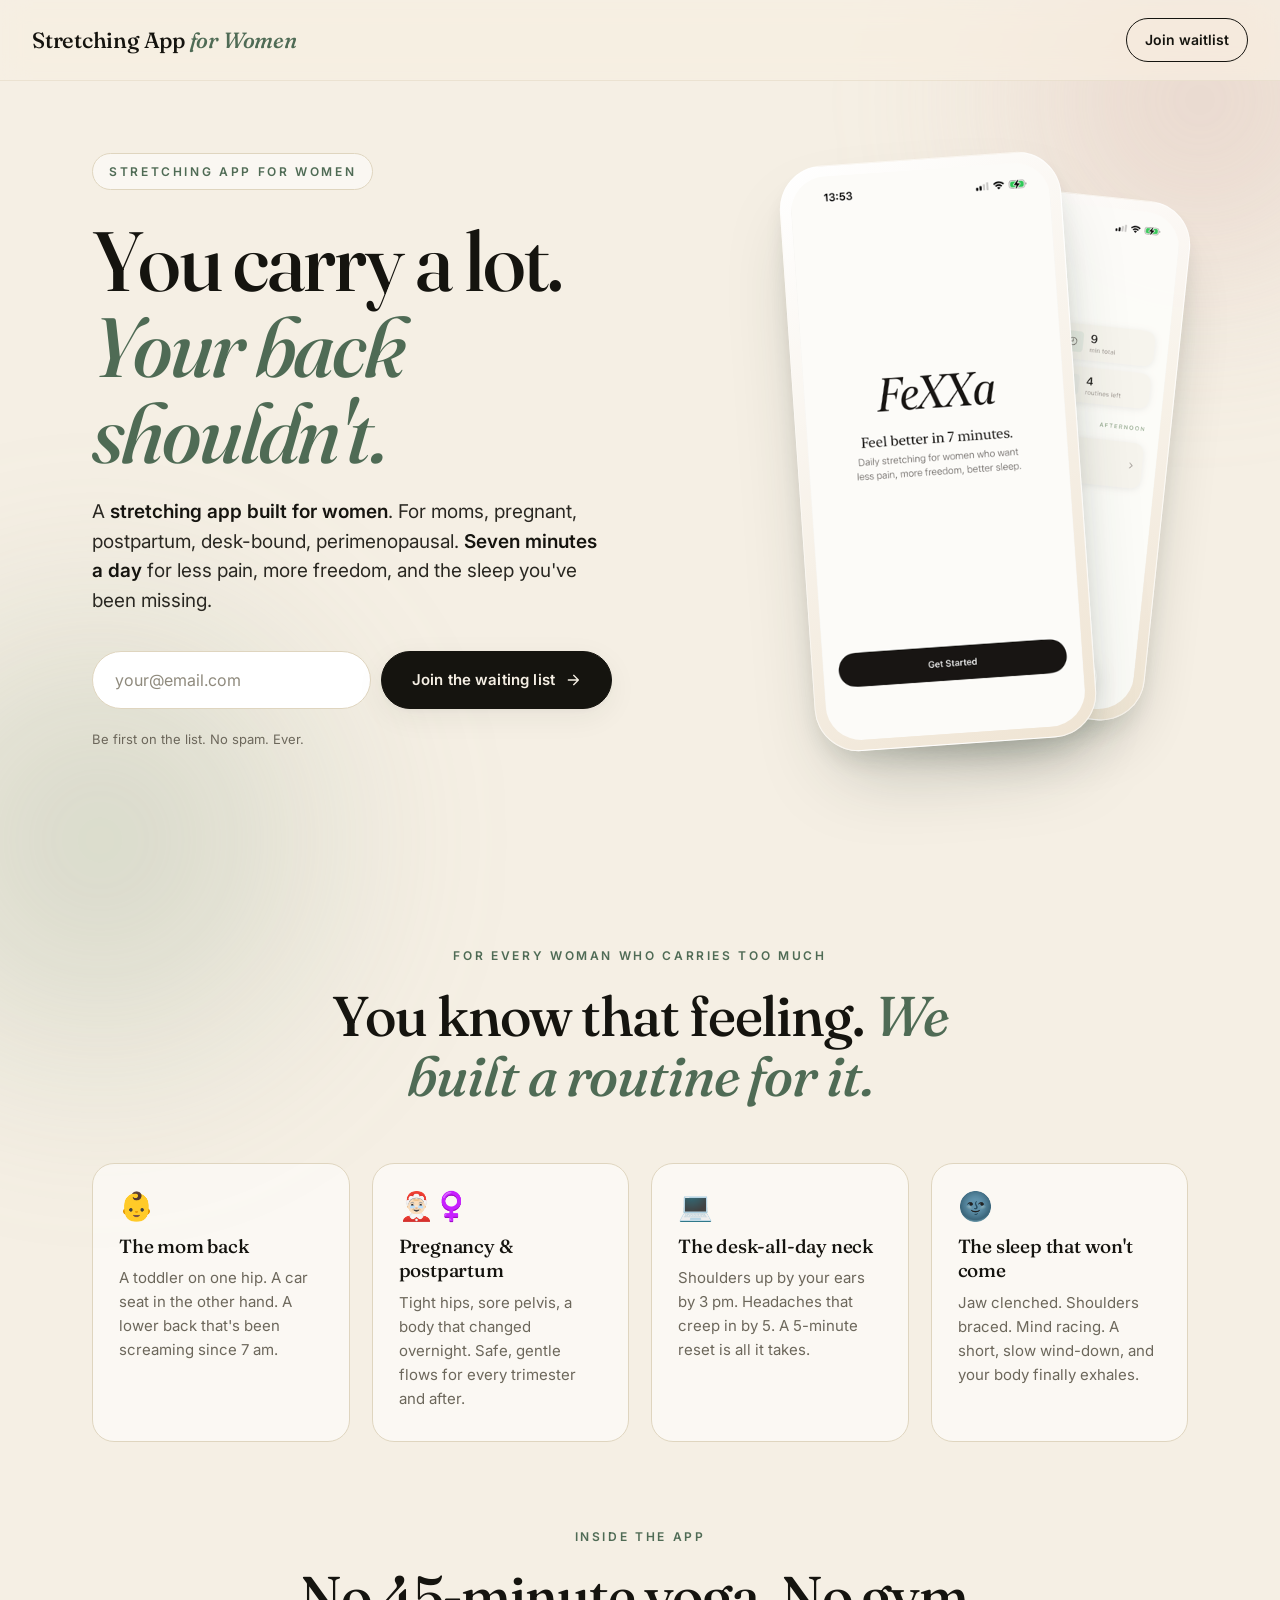
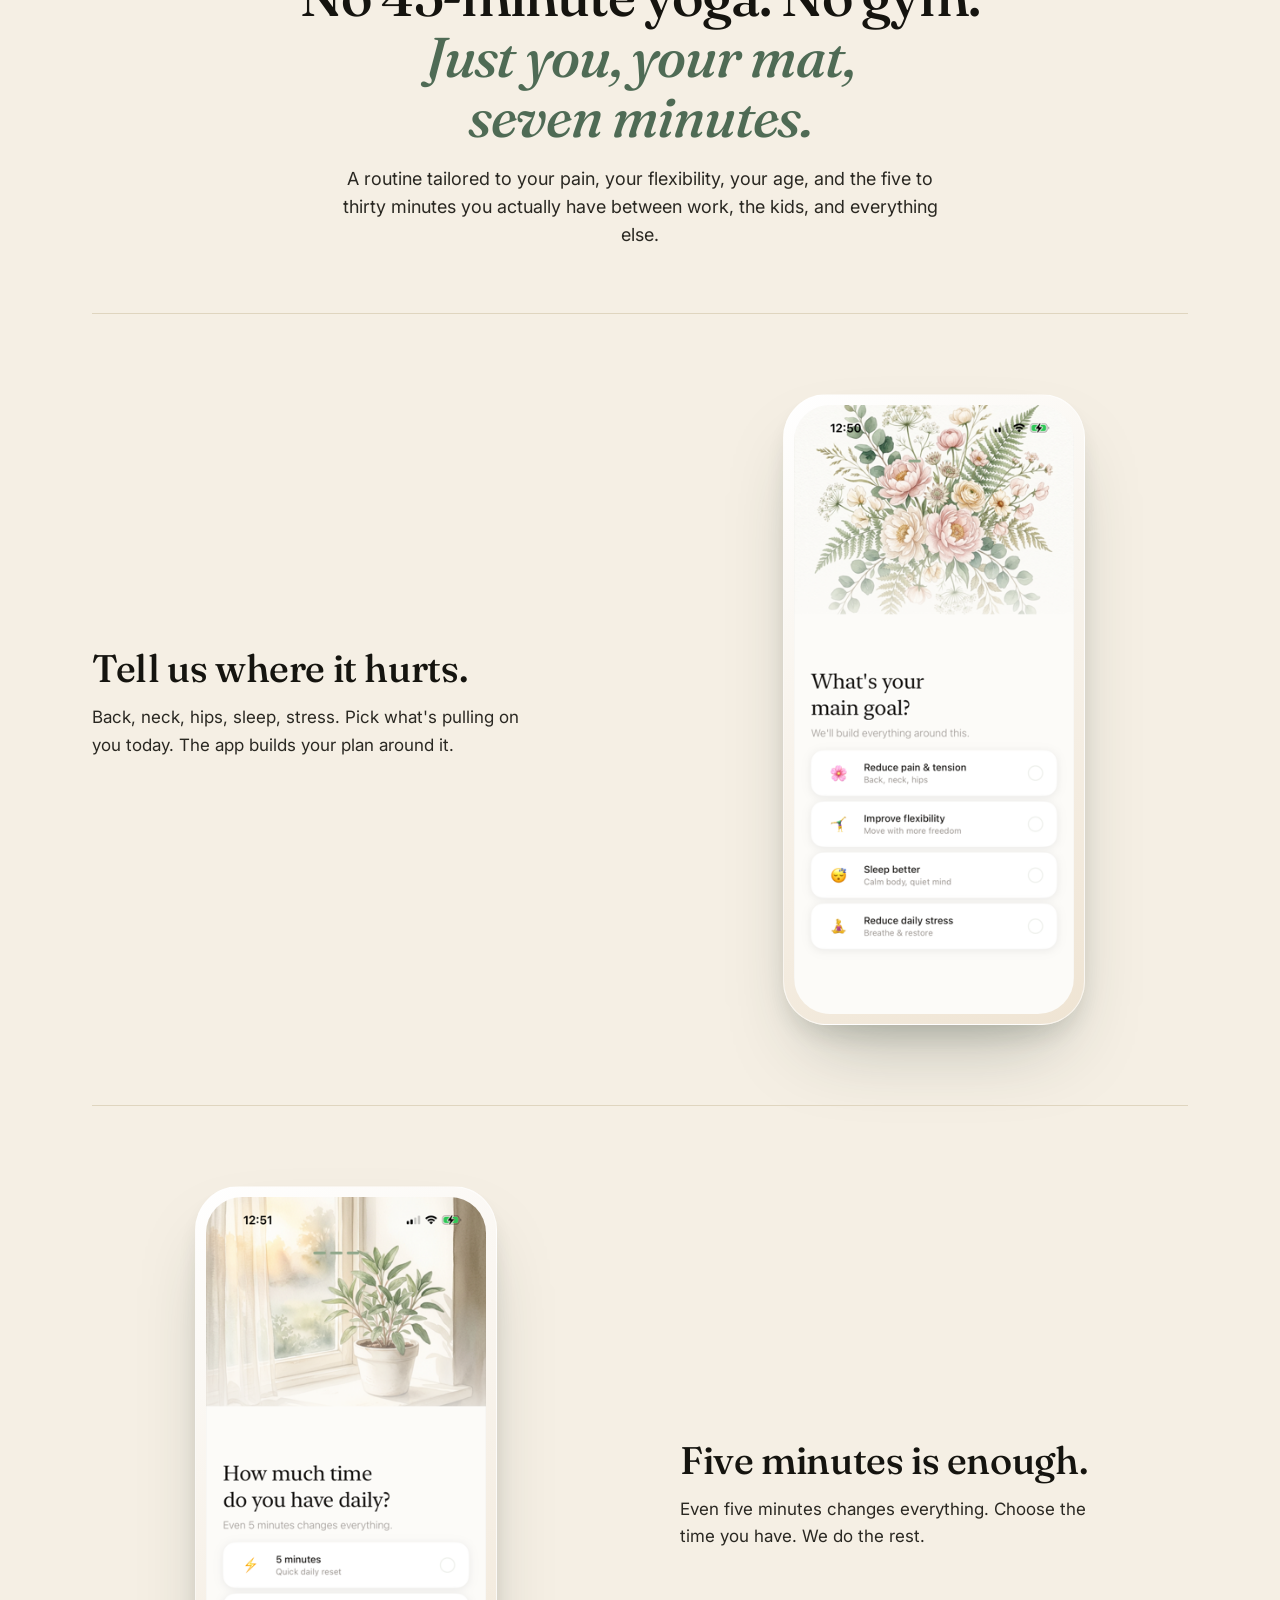
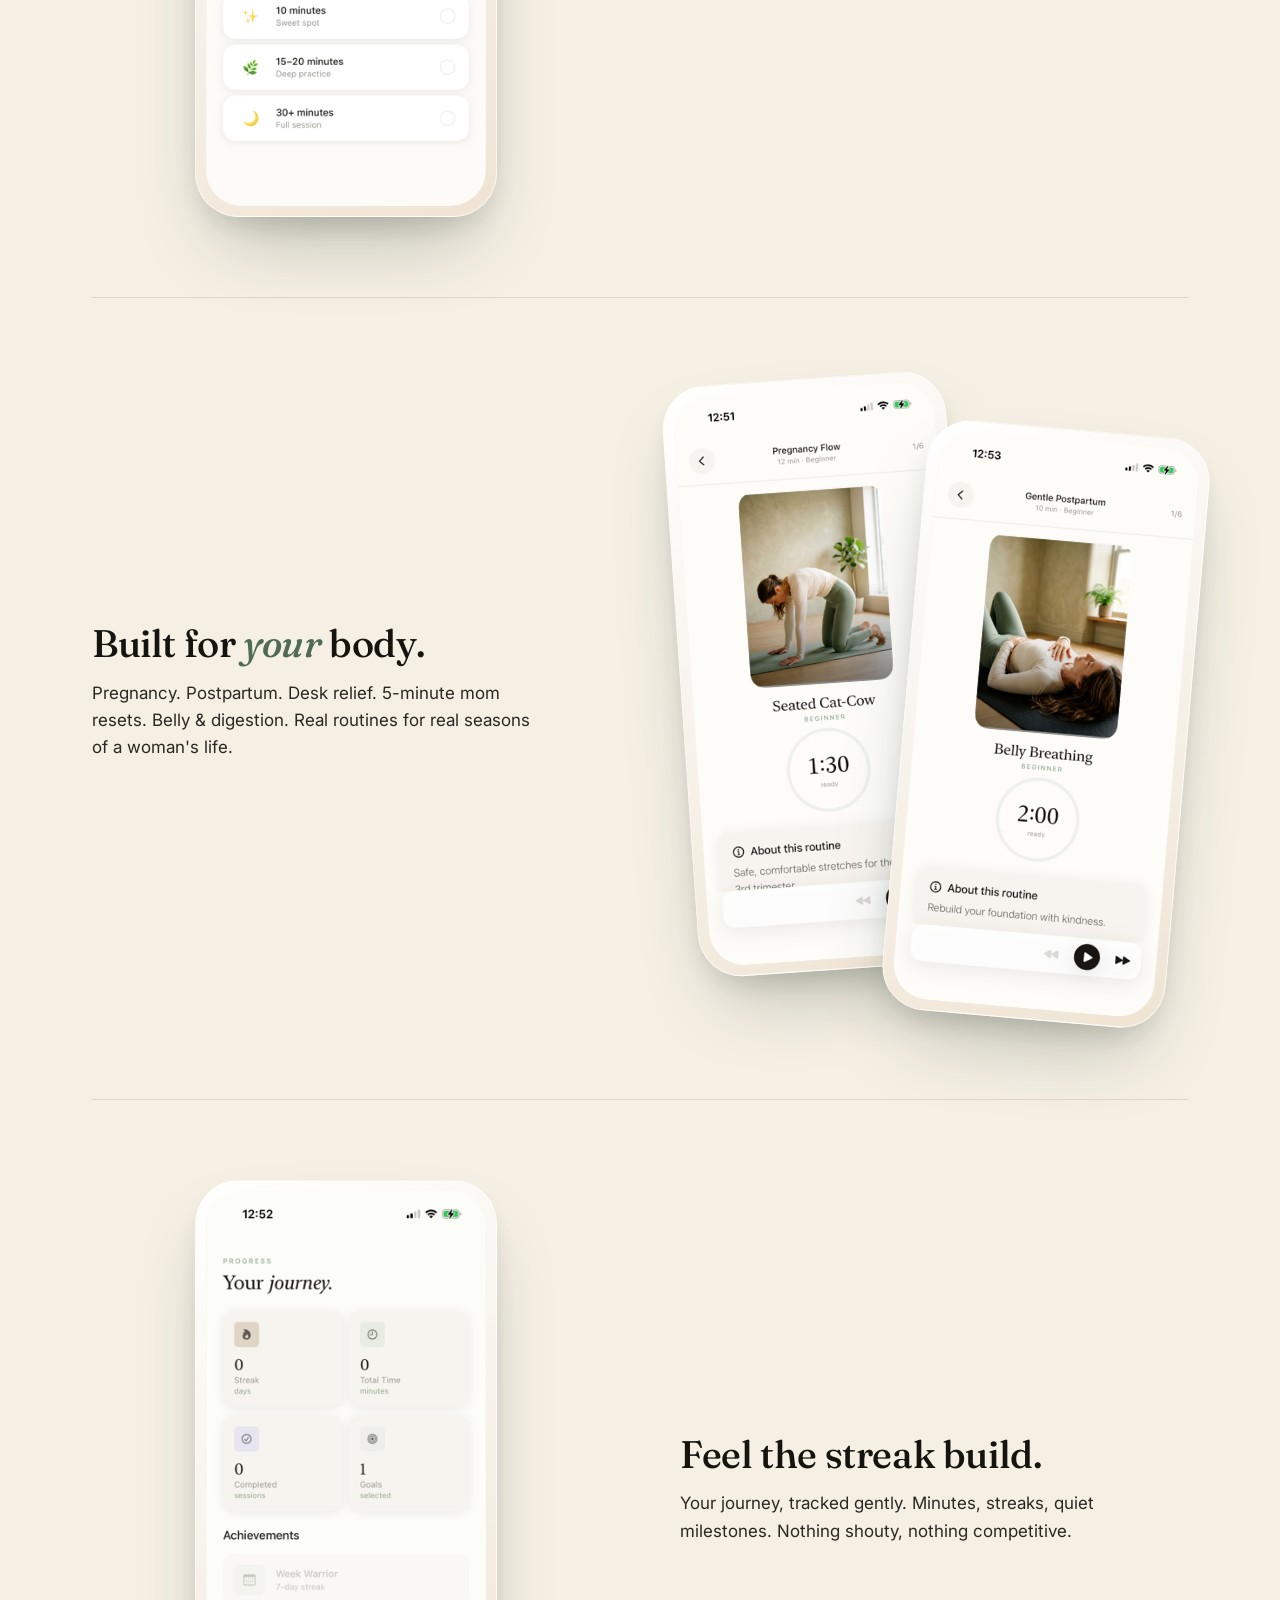
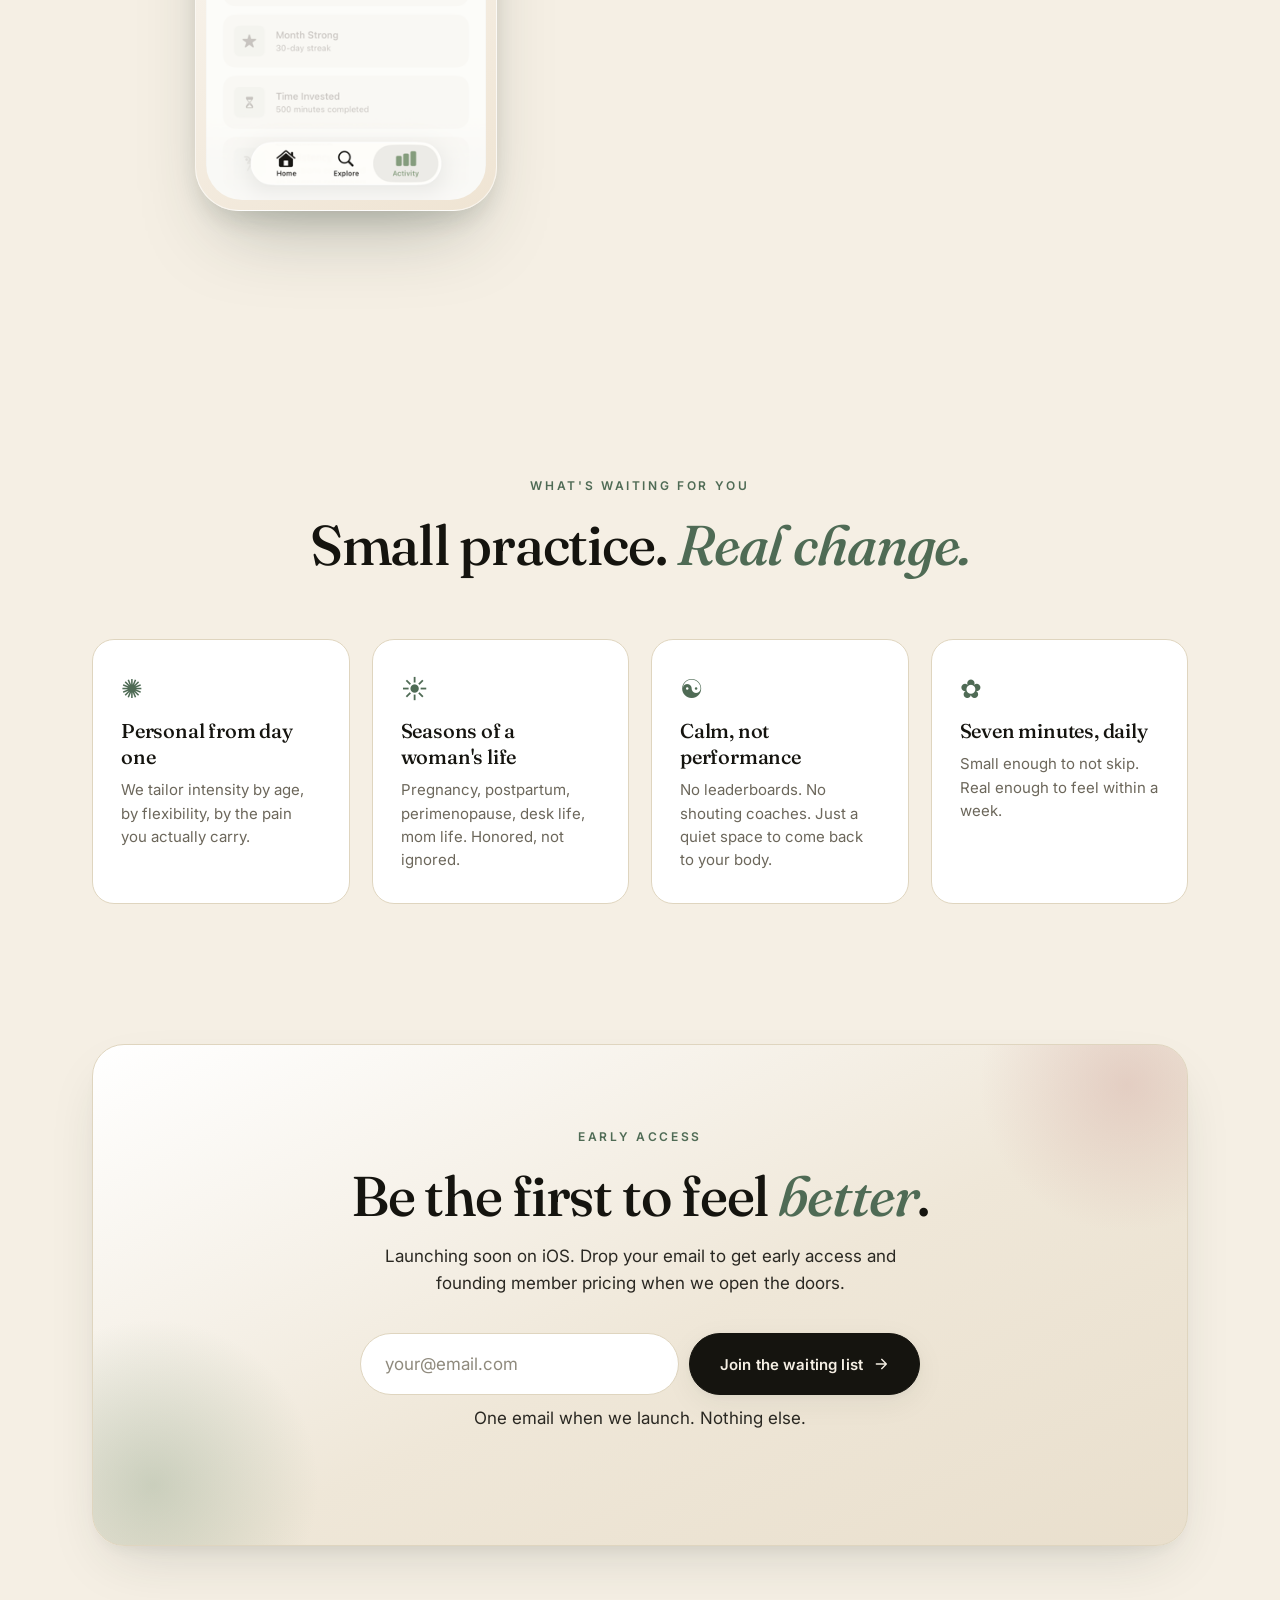
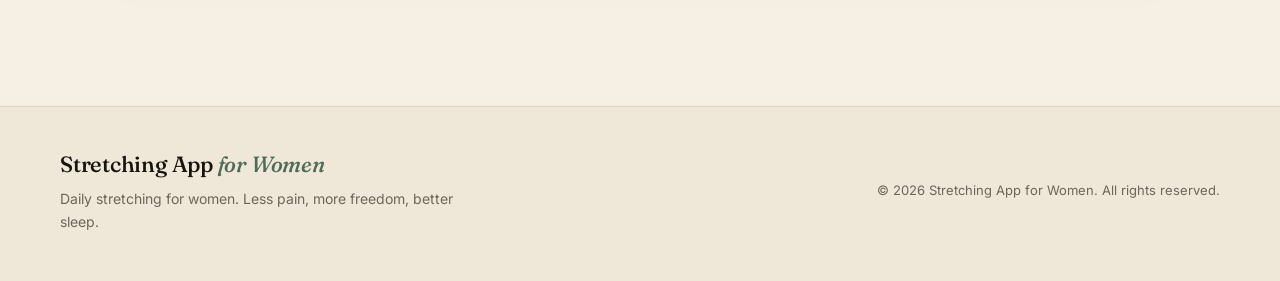
==== index.html @ 24025c65 "FirstCommit" ====
<!DOCTYPE html>
<html lang="en">
<head>
    <meta charset="UTF-8">
    <meta name="viewport" content="width=device-width, initial-scale=1.0">

    <title>Stretching App for Women. Feel better in 7 minutes.</title>
    <meta name="description" content="Daily stretching for women who want less pain, more freedom, better sleep. Join the waiting list for early access.">
    <meta name="keywords" content="stretching app for women, women stretching, pregnancy stretching, postpartum recovery, flexibility, back pain relief, sleep better, mom stretching, 7 minute stretching">
    <meta name="author" content="Stretching App for Women">
    <meta name="theme-color" content="#F5EFE4">
    <meta name="apple-mobile-web-app-capable" content="yes">
    <meta name="apple-mobile-web-app-status-bar-style" content="default">
    <meta name="format-detection" content="telephone=no">

    <link rel="canonical" href="https://stretchingapp.net/">

    <!-- Open Graph -->
    <meta property="og:type" content="website">
    <meta property="og:url" content="https://stretchingapp.net/">
    <meta property="og:title" content="Stretching App for Women. Feel better in 7 minutes.">
    <meta property="og:description" content="Daily stretching for women. Less pain. More freedom. Better sleep. Join the waiting list.">
    <meta property="og:image" content="https://stretchingapp.net/img/og-image.png">
    <meta property="og:image:width" content="1200">
    <meta property="og:image:height" content="630">
    <meta property="og:site_name" content="Stretching App for Women">
    <meta property="og:locale" content="en_US">

    <meta name="twitter:card" content="summary_large_image">
    <meta name="twitter:title" content="Stretching App for Women. Feel better in 7 minutes.">
    <meta name="twitter:description" content="Daily stretching for women. Less pain. More freedom. Better sleep.">
    <meta name="twitter:image" content="https://stretchingapp.net/img/og-image.png">

    <link rel="icon" href="img/favicon.svg" type="image/svg+xml">
    <link rel="icon" href="img/favicon.ico" sizes="any">
    <link rel="apple-touch-icon" href="img/apple-touch-icon.png">
    <link rel="manifest" href="manifest.json">

    <!-- Fonts: Fraunces for elegant serif (matches app), Inter for UI -->
    <link rel="preconnect" href="https://fonts.googleapis.com">
    <link rel="preconnect" href="https://fonts.gstatic.com" crossorigin>
    <link href="https://fonts.googleapis.com/css2?family=Fraunces:ital,opsz,wght@0,9..144,400;0,9..144,500;0,9..144,600;0,9..144,700;1,9..144,400;1,9..144,500&family=Inter:wght@400;500;600;700&display=swap" rel="stylesheet">

    <!-- Preload LCP hero image -->
    <link rel="preload" as="image" href="img/screen-splash.png" fetchpriority="high">

    <link rel="stylesheet" href="css/style.css">

    <!-- =========================================================
         ANALYTICS &amp; ADS SCAFFOLDING
         Replace the ID placeholders below with your real IDs
         when you set up Google Ads / GA4 / Meta Pixel.
         ========================================================= -->

    <!-- Google tag (gtag.js) — GA4 + Google Ads -->
    <!--
    <script async src="https://www.googletagmanager.com/gtag/js?id=GA_MEASUREMENT_ID"></script>
    <script>
        window.dataLayer = window.dataLayer || [];
        function gtag(){dataLayer.push(arguments);}
        gtag('js', new Date());
        gtag('config', 'GA_MEASUREMENT_ID');
        gtag('config', 'AW-GOOGLE_ADS_ID');
    </script>
    -->

    <!-- Meta Pixel -->
    <!--
    <script>
        !function(f,b,e,v,n,t,s){if(f.fbq)return;n=f.fbq=function(){n.callMethod?
        n.callMethod.apply(n,arguments):n.queue.push(arguments)};if(!f._fbq)f._fbq=n;
        n.push=n;n.loaded=!0;n.version='2.0';n.queue=[];t=b.createElement(e);t.async=!0;
        t.src=v;s=b.getElementsByTagName(e)[0];s.parentNode.insertBefore(t,s)}(window,
        document,'script','https://connect.facebook.net/en_US/fbevents.js');
        fbq('init', 'META_PIXEL_ID');
        fbq('track', 'PageView');
    </script>
    <noscript><img height="1" width="1" style="display:none" src="https://www.facebook.com/tr?id=META_PIXEL_ID&amp;ev=PageView&amp;noscript=1"/></noscript>
    -->
    <!-- =========================================================
         END ANALYTICS &amp; ADS SCAFFOLDING
         ========================================================= -->

    <script type="application/ld+json">
    {
        "@context": "https://schema.org",
        "@type": "SoftwareApplication",
        "name": "Stretching App for Women",
        "operatingSystem": "iOS",
        "applicationCategory": "HealthApplication",
        "description": "Daily stretching for women. Personalized 7-minute routines for less pain, more freedom, and better sleep. Includes pregnancy, postpartum, and desk relief flows.",
        "offers": {
            "@type": "Offer",
            "price": "0",
            "priceCurrency": "USD"
        },
        "availability": "https://schema.org/PreOrder"
    }
    </script>
</head>
<body>

    <!-- Ambient botanical glow -->
    <div class="ambient ambient-1"></div>
    <div class="ambient ambient-2"></div>

    <!-- Minimal navigation: logo only -->
    <nav id="navbar">
        <a href="./" class="nav-logo" aria-label="Stretching App for Women. Home">Stretching App <em>for&nbsp;Women</em></a>
        <a href="#waitlist" class="nav-cta">Join waitlist</a>
    </nav>

    <!-- Hero -->
    <section class="hero">
        <div class="hero-inner">
            <div class="hero-copy">
                <span class="eyebrow">Stretching App for Women</span>
                <h1>You carry a lot. <em>Your back shouldn't.</em></h1>
                <p class="hero-sub">A <strong>stretching app built for women</strong>. For moms, pregnant, postpartum, desk-bound, perimenopausal. <strong>Seven minutes a day</strong> for less pain, more freedom, and the sleep you've been missing.</p>

                <!-- Primary CTA: Waitlist form -->
                <form id="waitlist-form" class="waitlist" novalidate>
                    <label for="email-hero" class="sr-only">Your email</label>
                    <input type="email" id="email-hero" name="email" placeholder="your@email.com" required autocomplete="email">
                    <input type="text" name="_gotcha" tabindex="-1" autocomplete="off" aria-hidden="true" style="position:absolute;left:-9999px;width:1px;height:1px;opacity:0;pointer-events:none;">
                    <button type="submit" class="btn-primary">
                        Join the waiting list
                        <svg width="16" height="16" viewBox="0 0 24 24" fill="none" stroke="currentColor" stroke-width="2" stroke-linecap="round" stroke-linejoin="round" aria-hidden="true"><path d="M5 12h14M13 5l7 7-7 7"/></svg>
                    </button>
                    <p class="waitlist-note">Be first on the list. No spam. Ever.</p>
                    <p class="waitlist-success" hidden>You're in. We'll reach out when the app is ready for you. &#128144;</p>
                </form>
            </div>

            <div class="hero-visual" aria-hidden="true">
                <div class="phone-frame phone-hero">
                    <img src="img/screen-splash.png" alt="FeXXa splash screen. Feel better in 7 minutes" loading="eager" width="300" height="650">
                </div>
                <div class="phone-frame phone-offset">
                    <img src="img/screen-today.png" alt="Home screen. How does your body feel today?" loading="eager" width="300" height="650">
                </div>
            </div>
        </div>
    </section>

    <!-- Pain points / Why -->
    <section class="why reveal" aria-label="Why this app">
        <span class="section-label">For every woman who carries too much</span>
        <h2>You know that feeling. <em>We built a routine for it.</em></h2>
        <div class="pain-grid">
            <div class="pain-card reveal">
                <div class="pain-icon">&#128118;</div>
                <h3>The mom back</h3>
                <p>A toddler on one hip. A car seat in the other hand. A lower back that's been screaming since 7&nbsp;am.</p>
            </div>
            <div class="pain-card reveal">
                <div class="pain-icon">&#129334;&#127995;&#8205;&#9792;&#65039;</div>
                <h3>Pregnancy &amp; postpartum</h3>
                <p>Tight hips, sore pelvis, a body that changed overnight. Safe, gentle flows for every trimester and after.</p>
            </div>
            <div class="pain-card reveal">
                <div class="pain-icon">&#128187;</div>
                <h3>The desk-all-day neck</h3>
                <p>Shoulders up by your ears by 3&nbsp;pm. Headaches that creep in by 5. A 5-minute reset is all it takes.</p>
            </div>
            <div class="pain-card reveal">
                <div class="pain-icon">&#127770;</div>
                <h3>The sleep that won't come</h3>
                <p>Jaw clenched. Shoulders braced. Mind racing. A short, slow wind-down, and your body finally exhales.</p>
            </div>
        </div>
    </section>

    <!-- Product / Screens showcase -->
    <section class="showcase" aria-label="Inside the app">
        <div class="section-header reveal">
            <span class="section-label">Inside the app</span>
            <h2>No 45-minute yoga. No gym. <em>Just you, your mat, seven&nbsp;minutes.</em></h2>
            <p class="section-sub">A routine tailored to your pain, your flexibility, your age, and the five to thirty minutes you actually have between work, the kids, and everything else.</p>
        </div>

        <div class="showcase-row reveal">
            <div class="showcase-text">
                <h3>Tell us where it hurts.</h3>
                <p>Back, neck, hips, sleep, stress. Pick what's pulling on you today. The app builds your plan around it.</p>
            </div>
            <div class="showcase-visual">
                <div class="phone-frame">
                    <img src="img/screen-goal.png" alt="Choose your main goal screen" loading="lazy" width="300" height="650">
                </div>
            </div>
        </div>

        <div class="showcase-row reverse reveal">
            <div class="showcase-text">
                <h3>Five minutes is enough.</h3>
                <p>Even five minutes changes everything. Choose the time you have. We do the rest.</p>
            </div>
            <div class="showcase-visual">
                <div class="phone-frame">
                    <img src="img/screen-time.png" alt="Choose how much daily time you have" loading="lazy" width="300" height="650">
                </div>
            </div>
        </div>

        <div class="showcase-row reveal">
            <div class="showcase-text">
                <h3>Built for <em>your</em> body.</h3>
                <p>Pregnancy. Postpartum. Desk relief. 5-minute mom resets. Belly &amp; digestion. Real routines for real seasons of a woman's life.</p>
            </div>
            <div class="showcase-visual showcase-stack">
                <div class="phone-frame phone-small">
                    <img src="img/screen-pregnancy.png" alt="Pregnancy flow routine" loading="lazy" width="240" height="520">
                </div>
                <div class="phone-frame phone-small phone-tuck">
                    <img src="img/screen-postpartum.png" alt="Gentle postpartum routine" loading="lazy" width="240" height="520">
                </div>
            </div>
        </div>

        <div class="showcase-row reverse reveal">
            <div class="showcase-text">
                <h3>Feel the streak build.</h3>
                <p>Your journey, tracked gently. Minutes, streaks, quiet milestones. Nothing shouty, nothing competitive.</p>
            </div>
            <div class="showcase-visual">
                <div class="phone-frame">
                    <img src="img/screen-journey.png" alt="Your journey progress screen" loading="lazy" width="300" height="650">
                </div>
            </div>
        </div>
    </section>

    <!-- Promises -->
    <section class="promises reveal" aria-label="What you get">
        <div class="section-header reveal">
            <span class="section-label">What's waiting for you</span>
            <h2>Small practice. <em>Real change.</em></h2>
        </div>
        <div class="promises-grid">
            <div class="promise-card reveal">
                <div class="promise-mark">&#10042;</div>
                <h3>Personal from day one</h3>
                <p>We tailor intensity by age, by flexibility, by the pain you actually carry.</p>
            </div>
            <div class="promise-card reveal">
                <div class="promise-mark">&#9728;</div>
                <h3>Seasons of a woman's life</h3>
                <p>Pregnancy, postpartum, perimenopause, desk life, mom life. Honored, not ignored.</p>
            </div>
            <div class="promise-card reveal">
                <div class="promise-mark">&#9775;</div>
                <h3>Calm, not performance</h3>
                <p>No leaderboards. No shouting coaches. Just a quiet space to come back to your body.</p>
            </div>
            <div class="promise-card reveal">
                <div class="promise-mark">&#10047;</div>
                <h3>Seven minutes, daily</h3>
                <p>Small enough to not skip. Real enough to feel within a week.</p>
            </div>
        </div>
    </section>

    <!-- Final waitlist CTA -->
    <section class="final-cta" id="waitlist" aria-label="Join the waiting list">
        <div class="cta-box reveal">
            <span class="section-label">Early access</span>
            <h2>Be the first to feel <em>better</em>.</h2>
            <p>Launching soon on iOS. Drop your email to get early access and founding member pricing when we open the doors.</p>

            <form id="waitlist-form-2" class="waitlist waitlist-large" novalidate>
                <label for="email-final" class="sr-only">Your email</label>
                <input type="email" id="email-final" name="email" placeholder="your@email.com" required autocomplete="email">
                <input type="text" name="_gotcha" tabindex="-1" autocomplete="off" aria-hidden="true" style="position:absolute;left:-9999px;width:1px;height:1px;opacity:0;pointer-events:none;">
                <button type="submit" class="btn-primary">
                    Join the waiting list
                    <svg width="16" height="16" viewBox="0 0 24 24" fill="none" stroke="currentColor" stroke-width="2" stroke-linecap="round" stroke-linejoin="round" aria-hidden="true"><path d="M5 12h14M13 5l7 7-7 7"/></svg>
                </button>
                <p class="waitlist-note">One email when we launch. Nothing else.</p>
                <p class="waitlist-success" hidden>You're in. We'll reach out when the app is ready for you. &#128144;</p>
            </form>
        </div>
    </section>

    <footer>
        <div class="footer-inner">
            <div class="footer-brand">
                <div class="nav-logo">Stretching App <em>for&nbsp;Women</em></div>
                <p>Daily stretching for women. Less pain, more freedom, better sleep.</p>
            </div>
            <div class="footer-meta">
                <span>&copy; <span id="year">2026</span> Stretching App for Women. All rights reserved.</span>
            </div>
        </div>
    </footer>

    <script src="js/main.js" defer></script>
</body>
</html>
---- css/style.css ----
/* =========================================================
   Stretching for Women — landing page
   Palette inspired by the Solace in-app aesthetic:
   cream/bone backgrounds, sage greens, blush pink accents,
   Fraunces elegant serif.
   ========================================================= */

:root {
    --cream:        #F5EFE4;
    --cream-2:      #EFE7D8;
    --cream-3:      #E9DFCD;
    --ink:          #15140F;
    --ink-2:        #2A2822;
    --mute:         #6C675B;
    --mute-soft:    #8F8A7D;
    --line:         #DFD5BF;
    --sage:         #8FA48A;
    --sage-deep:    #4F6B55;
    --sage-dark:    #233329;
    --blush:        #D9B8AF;
    --peach:        #E4C9A8;
    --gold:         #C9A86B;

    --radius:       22px;
    --radius-lg:    32px;
    --radius-pill:  999px;

    --shadow-soft:  0 8px 30px rgba(35, 51, 41, 0.06), 0 2px 6px rgba(35, 51, 41, 0.04);
    --shadow-card:  0 24px 60px -20px rgba(35, 51, 41, 0.18), 0 8px 20px -8px rgba(35, 51, 41, 0.08);
    --shadow-phone: 0 40px 80px -30px rgba(35, 51, 41, 0.35), 0 14px 30px -10px rgba(35, 51, 41, 0.18);

    --font-serif:   'Fraunces', 'Cormorant Garamond', Georgia, 'Times New Roman', serif;
    --font-sans:    'Inter', -apple-system, BlinkMacSystemFont, 'Segoe UI', Roboto, sans-serif;

    --max-width:    1160px;
}

*,
*::before,
*::after {
    box-sizing: border-box;
}

html {
    scroll-behavior: smooth;
    -webkit-text-size-adjust: 100%;
}

body {
    margin: 0;
    font-family: var(--font-sans);
    font-size: 17px;
    line-height: 1.6;
    color: var(--ink);
    background: var(--cream);
    -webkit-font-smoothing: antialiased;
    -moz-osx-font-smoothing: grayscale;
    overflow-x: hidden;
}

img {
    max-width: 100%;
    display: block;
}

a {
    color: inherit;
    text-decoration: none;
}

.sr-only {
    position: absolute;
    width: 1px;
    height: 1px;
    padding: 0;
    margin: -1px;
    overflow: hidden;
    clip: rect(0,0,0,0);
    white-space: nowrap;
    border: 0;
}

/* ---------- Ambient blobs ---------- */
.ambient {
    position: fixed;
    border-radius: 50%;
    filter: blur(80px);
    pointer-events: none;
    z-index: 0;
    opacity: 0.55;
}
.ambient-1 {
    width: 520px;
    height: 520px;
    background: radial-gradient(circle, var(--blush) 0%, transparent 70%);
    top: -160px;
    right: -180px;
}
.ambient-2 {
    width: 640px;
    height: 640px;
    background: radial-gradient(circle, var(--sage) 0%, transparent 70%);
    bottom: -260px;
    left: -220px;
    opacity: 0.35;
}

/* ---------- Navigation ---------- */
#navbar {
    position: sticky;
    top: 0;
    z-index: 100;
    display: flex;
    align-items: center;
    justify-content: space-between;
    padding: 18px 32px;
    backdrop-filter: saturate(160%) blur(14px);
    -webkit-backdrop-filter: saturate(160%) blur(14px);
    background: rgba(245, 239, 228, 0.72);
    border-bottom: 1px solid rgba(223, 213, 191, 0.5);
}
.nav-logo {
    font-family: var(--font-serif);
    font-size: 22px;
    font-weight: 500;
    letter-spacing: -0.01em;
    color: var(--ink);
}
.nav-logo em {
    font-style: italic;
    color: var(--sage-deep);
}
.nav-cta {
    font-family: var(--font-sans);
    font-size: 14px;
    font-weight: 600;
    color: var(--ink);
    padding: 10px 18px;
    border-radius: var(--radius-pill);
    border: 1px solid var(--ink);
    transition: background 0.2s ease, color 0.2s ease, transform 0.15s ease;
}
.nav-cta:hover {
    background: var(--ink);
    color: var(--cream);
    transform: translateY(-1px);
}

/* ---------- Section scaffolding ---------- */
section {
    position: relative;
    z-index: 1;
    padding: 120px 32px;
    max-width: var(--max-width);
    margin: 0 auto;
}

.section-label {
    display: inline-block;
    font-family: var(--font-sans);
    font-size: 12px;
    font-weight: 600;
    letter-spacing: 0.22em;
    text-transform: uppercase;
    color: var(--sage-deep);
    margin-bottom: 20px;
}

.section-header {
    text-align: center;
    max-width: 760px;
    margin: 0 auto 64px;
}

h1, h2, h3 {
    font-family: var(--font-serif);
    font-weight: 500;
    color: var(--ink);
    letter-spacing: -0.01em;
    margin: 0 0 18px;
}
h1 em, h2 em, h3 em {
    font-style: italic;
    font-weight: 500;
    color: var(--sage-deep);
}

h1 {
    font-size: clamp(44px, 6.8vw, 84px);
    line-height: 1.02;
    letter-spacing: -0.025em;
}

h2 {
    font-size: clamp(32px, 4.6vw, 56px);
    line-height: 1.08;
    letter-spacing: -0.02em;
}

h3 {
    font-size: 22px;
    line-height: 1.3;
}

p {
    margin: 0 0 14px;
    color: var(--ink-2);
}

/* ---------- Hero ---------- */
.hero {
    padding-top: 60px;
    padding-bottom: 140px;
}
.hero-inner {
    display: grid;
    grid-template-columns: 1.05fr 1fr;
    gap: 72px;
    align-items: center;
}
.eyebrow {
    display: inline-block;
    font-family: var(--font-sans);
    font-size: 12px;
    font-weight: 600;
    letter-spacing: 0.22em;
    text-transform: uppercase;
    color: var(--sage-deep);
    padding: 8px 16px;
    border: 1px solid var(--line);
    border-radius: var(--radius-pill);
    background: rgba(255, 255, 255, 0.5);
    margin-bottom: 28px;
}
.hero-sub {
    font-size: 19px;
    line-height: 1.55;
    color: var(--ink-2);
    max-width: 520px;
    margin: 22px 0 36px;
}
.hero-sub strong {
    font-weight: 600;
    color: var(--ink);
}

/* ---------- Waitlist form ---------- */
.waitlist {
    display: flex;
    flex-wrap: wrap;
    gap: 10px;
    max-width: 520px;
    margin: 0;
}
.waitlist input[type="email"] {
    flex: 1 1 240px;
    min-width: 0;
    padding: 18px 22px;
    font-family: var(--font-sans);
    font-size: 16px;
    color: var(--ink);
    background: #FFFFFF;
    border: 1px solid var(--line);
    border-radius: var(--radius-pill);
    outline: none;
    transition: border-color 0.2s ease, box-shadow 0.2s ease;
}
.waitlist input[type="email"]::placeholder {
    color: var(--mute-soft);
}
.waitlist input[type="email"]:focus {
    border-color: var(--sage-deep);
    box-shadow: 0 0 0 4px rgba(79, 107, 85, 0.12);
}
.btn-primary {
    display: inline-flex;
    align-items: center;
    justify-content: center;
    gap: 10px;
    padding: 18px 30px;
    font-family: var(--font-sans);
    font-size: 15px;
    font-weight: 600;
    letter-spacing: 0.01em;
    color: var(--cream);
    background: var(--ink);
    border: 1px solid var(--ink);
    border-radius: var(--radius-pill);
    cursor: pointer;
    transition: transform 0.15s ease, background 0.2s ease, box-shadow 0.2s ease;
    box-shadow: var(--shadow-soft);
    white-space: nowrap;
}
.btn-primary:hover {
    background: var(--sage-dark);
    transform: translateY(-2px);
    box-shadow: 0 14px 32px -10px rgba(35, 51, 41, 0.35);
}
.btn-primary:active {
    transform: translateY(0);
}
.btn-primary svg {
    transition: transform 0.2s ease;
}
.btn-primary:hover svg {
    transform: translateX(3px);
}
.waitlist-note {
    flex: 1 0 100%;
    margin: 10px 0 0;
    font-size: 13px;
    color: var(--mute);
}
.waitlist-success {
    flex: 1 0 100%;
    margin: 14px 0 0;
    padding: 14px 18px;
    font-size: 15px;
    color: var(--sage-dark);
    background: rgba(143, 164, 138, 0.18);
    border: 1px solid rgba(79, 107, 85, 0.3);
    border-radius: var(--radius);
    line-height: 1.45;
}
.waitlist.is-loading .btn-primary {
    opacity: 0.6;
    pointer-events: none;
}

/* ---------- Phone mockups ---------- */
.hero-visual {
    position: relative;
    display: flex;
    justify-content: center;
    align-items: center;
    min-height: 620px;
}
.phone-frame {
    border-radius: 44px;
    padding: 10px;
    background: linear-gradient(150deg, #ffffff 0%, #efe4d3 100%);
    box-shadow: var(--shadow-phone);
    border: 1px solid rgba(255, 255, 255, 0.6);
    overflow: hidden;
    line-height: 0;
}
.phone-frame img {
    width: 260px;
    height: auto;
    border-radius: 36px;
    display: block;
}
.phone-hero {
    transform: rotate(-4deg);
    position: relative;
    z-index: 2;
}
.phone-offset {
    position: absolute;
    right: 4%;
    top: 8%;
    transform: rotate(6deg);
    z-index: 1;
    opacity: 0.96;
}
.phone-offset img {
    width: 230px;
}

.phone-small img {
    width: 220px;
}
.phone-tuck {
    margin-left: -60px;
    margin-top: 50px;
    transform: rotate(5deg);
}
.phone-tuck + .phone-frame,
.showcase-stack .phone-frame:first-child {
    transform: rotate(-4deg);
}

/* ---------- Why section ---------- */
.why {
    padding-top: 40px;
    padding-bottom: 40px;
    text-align: center;
}
.why h2 {
    max-width: 720px;
    margin: 0 auto 56px;
}
.pain-grid {
    display: grid;
    grid-template-columns: repeat(auto-fit, minmax(240px, 1fr));
    gap: 22px;
    text-align: left;
}
.pain-card {
    padding: 28px 26px 30px;
    background: rgba(255, 255, 255, 0.55);
    border: 1px solid var(--line);
    border-radius: var(--radius);
    transition: transform 0.3s ease, box-shadow 0.3s ease, background 0.3s ease;
}
.pain-card:hover {
    transform: translateY(-4px);
    box-shadow: var(--shadow-card);
    background: #FFFFFF;
}
.pain-icon {
    font-size: 28px;
    margin-bottom: 14px;
    line-height: 1;
}
.pain-card h3 {
    font-size: 19px;
    margin-bottom: 8px;
}
.pain-card p {
    font-size: 15px;
    color: var(--mute);
    margin: 0;
}

/* ---------- Showcase rows ---------- */
.showcase {
    padding-top: 40px;
}
.section-sub {
    font-size: 18px;
    color: var(--ink-2);
    max-width: 620px;
    margin: 0 auto;
    line-height: 1.55;
}
.showcase-row {
    display: grid;
    grid-template-columns: 1fr 1fr;
    gap: 80px;
    align-items: center;
    padding: 80px 0;
    border-top: 1px solid var(--line);
}
.showcase-row:first-of-type {
    border-top: 0;
}
.showcase-row.reverse .showcase-text {
    order: 2;
}
.showcase-row.reverse .showcase-visual {
    order: 1;
}
.showcase-text {
    max-width: 440px;
}
.step-mark {
    display: inline-block;
    font-family: var(--font-serif);
    font-style: italic;
    font-size: 18px;
    color: var(--sage-deep);
    margin-bottom: 10px;
}
.showcase-text h3 {
    font-size: clamp(28px, 3vw, 40px);
    line-height: 1.15;
    margin-bottom: 14px;
}
.showcase-text p {
    font-size: 17px;
    color: var(--ink-2);
}
.showcase-visual {
    display: flex;
    justify-content: center;
}
.showcase-visual .phone-frame img {
    width: 280px;
}
.showcase-stack {
    display: flex;
    align-items: flex-start;
    justify-content: center;
}

/* ---------- Promises grid ---------- */
.promises {
    padding-top: 60px;
    padding-bottom: 100px;
}
.promises-grid {
    display: grid;
    grid-template-columns: repeat(auto-fit, minmax(230px, 1fr));
    gap: 22px;
}
.promise-card {
    padding: 36px 28px 32px;
    background: #FFFFFF;
    border: 1px solid var(--line);
    border-radius: var(--radius);
    transition: transform 0.3s ease, box-shadow 0.3s ease;
}
.promise-card:hover {
    transform: translateY(-4px);
    box-shadow: var(--shadow-card);
}
.promise-mark {
    font-size: 26px;
    color: var(--sage-deep);
    margin-bottom: 16px;
    line-height: 1;
}
.promise-card h3 {
    font-size: 20px;
    margin-bottom: 8px;
}
.promise-card p {
    font-size: 15px;
    color: var(--mute);
    margin: 0;
    line-height: 1.55;
}

/* ---------- Final CTA ---------- */
.final-cta {
    padding-top: 40px;
    padding-bottom: 160px;
}
.cta-box {
    padding: clamp(44px, 6vw, 88px) clamp(28px, 5vw, 80px);
    background: linear-gradient(155deg, #FFFFFF 0%, var(--cream-2) 55%, var(--cream-3) 100%);
    border: 1px solid var(--line);
    border-radius: var(--radius-lg);
    box-shadow: var(--shadow-card);
    text-align: center;
    position: relative;
    overflow: hidden;
}
.cta-box::before {
    content: "";
    position: absolute;
    top: -120px;
    right: -100px;
    width: 320px;
    height: 320px;
    background: radial-gradient(circle, rgba(217, 184, 175, 0.55), transparent 65%);
    pointer-events: none;
}
.cta-box::after {
    content: "";
    position: absolute;
    bottom: -120px;
    left: -120px;
    width: 360px;
    height: 360px;
    background: radial-gradient(circle, rgba(143, 164, 138, 0.4), transparent 65%);
    pointer-events: none;
}
.cta-box > * {
    position: relative;
    z-index: 1;
}
.cta-box h2 {
    max-width: 620px;
    margin: 0 auto 16px;
}
.cta-box p {
    max-width: 520px;
    margin: 0 auto 36px;
    font-size: 17px;
    color: var(--ink-2);
}
.waitlist-large {
    max-width: 560px;
    margin: 0 auto;
    justify-content: center;
}
.waitlist-large input[type="email"] {
    font-size: 17px;
    padding: 20px 24px;
}

/* ---------- Footer ---------- */
footer {
    border-top: 1px solid var(--line);
    padding: 40px 32px 48px;
    background: var(--cream-2);
    position: relative;
    z-index: 1;
}
.footer-inner {
    max-width: var(--max-width);
    margin: 0 auto;
    display: flex;
    align-items: center;
    justify-content: space-between;
    gap: 24px;
    flex-wrap: wrap;
}
.footer-brand .nav-logo {
    font-size: 22px;
}
.footer-brand p {
    margin: 6px 0 0;
    font-size: 14px;
    color: var(--mute);
    max-width: 420px;
}
.footer-meta {
    font-size: 13px;
    color: var(--mute);
}

/* ---------- Reveal animation ---------- */
.reveal {
    opacity: 0;
    transform: translateY(24px);
    transition: opacity 0.8s ease, transform 0.8s ease;
}
.reveal.is-visible {
    opacity: 1;
    transform: translateY(0);
}

/* ---------- Responsive ---------- */
@media (max-width: 960px) {
    section {
        padding: 88px 24px;
    }
    .hero {
        padding-top: 48px;
        padding-bottom: 88px;
    }
    .hero-inner {
        grid-template-columns: 1fr;
        gap: 56px;
        text-align: center;
    }
    .hero-copy {
        max-width: 580px;
        margin: 0 auto;
    }
    .hero-sub {
        margin: 22px auto 32px;
    }
    .waitlist {
        margin: 0 auto;
        justify-content: center;
    }
    .hero-visual {
        min-height: 480px;
    }
    .showcase-row {
        grid-template-columns: 1fr;
        gap: 40px;
        padding: 56px 0;
        text-align: center;
    }
    .showcase-row.reverse .showcase-text,
    .showcase-row.reverse .showcase-visual {
        order: unset;
    }
    .showcase-text {
        margin: 0 auto;
    }
    .pain-card {
        text-align: left;
    }
    .footer-inner {
        flex-direction: column;
        text-align: center;
    }
}

@media (max-width: 560px) {
    #navbar {
        padding: 14px 18px;
    }
    .nav-cta {
        padding: 8px 14px;
        font-size: 13px;
    }
    section {
        padding: 72px 18px;
    }
    h1 {
        font-size: clamp(40px, 11vw, 56px);
    }
    h2 {
        font-size: clamp(30px, 8vw, 40px);
    }
    .hero-sub {
        font-size: 17px;
    }
    .waitlist {
        flex-direction: column;
    }
    .waitlist input[type="email"],
    .btn-primary {
        width: 100%;
    }
    .phone-frame img {
        width: 220px;
    }
    .phone-offset {
        right: -4%;
        top: 4%;
    }
    .phone-offset img {
        width: 180px;
    }
    .phone-tuck {
        margin-left: -30px;
        margin-top: 30px;
    }
    .cta-box {
        padding: 44px 22px;
    }
}

@media (prefers-reduced-motion: reduce) {
    *, *::before, *::after {
        animation-duration: 0.01ms !important;
        transition-duration: 0.01ms !important;
    }
    .reveal {
        opacity: 1;
        transform: none;
    }
}
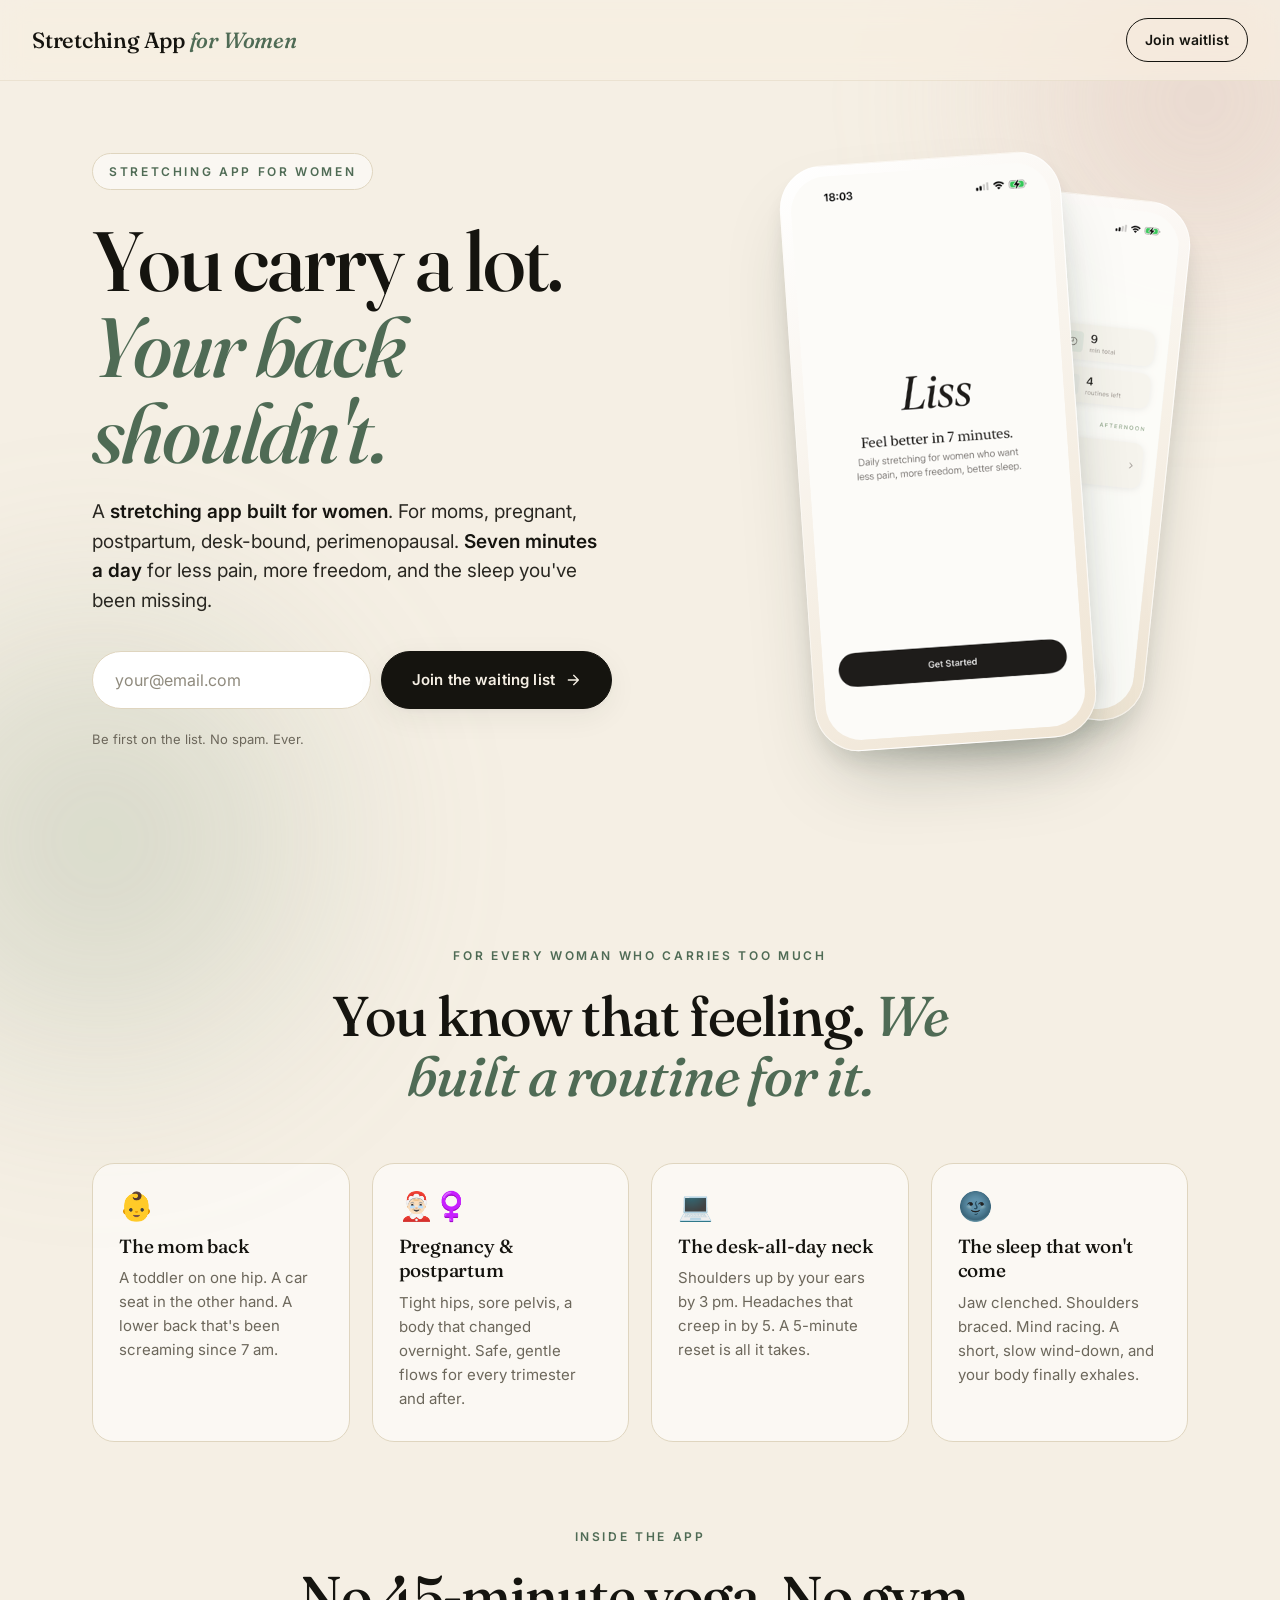
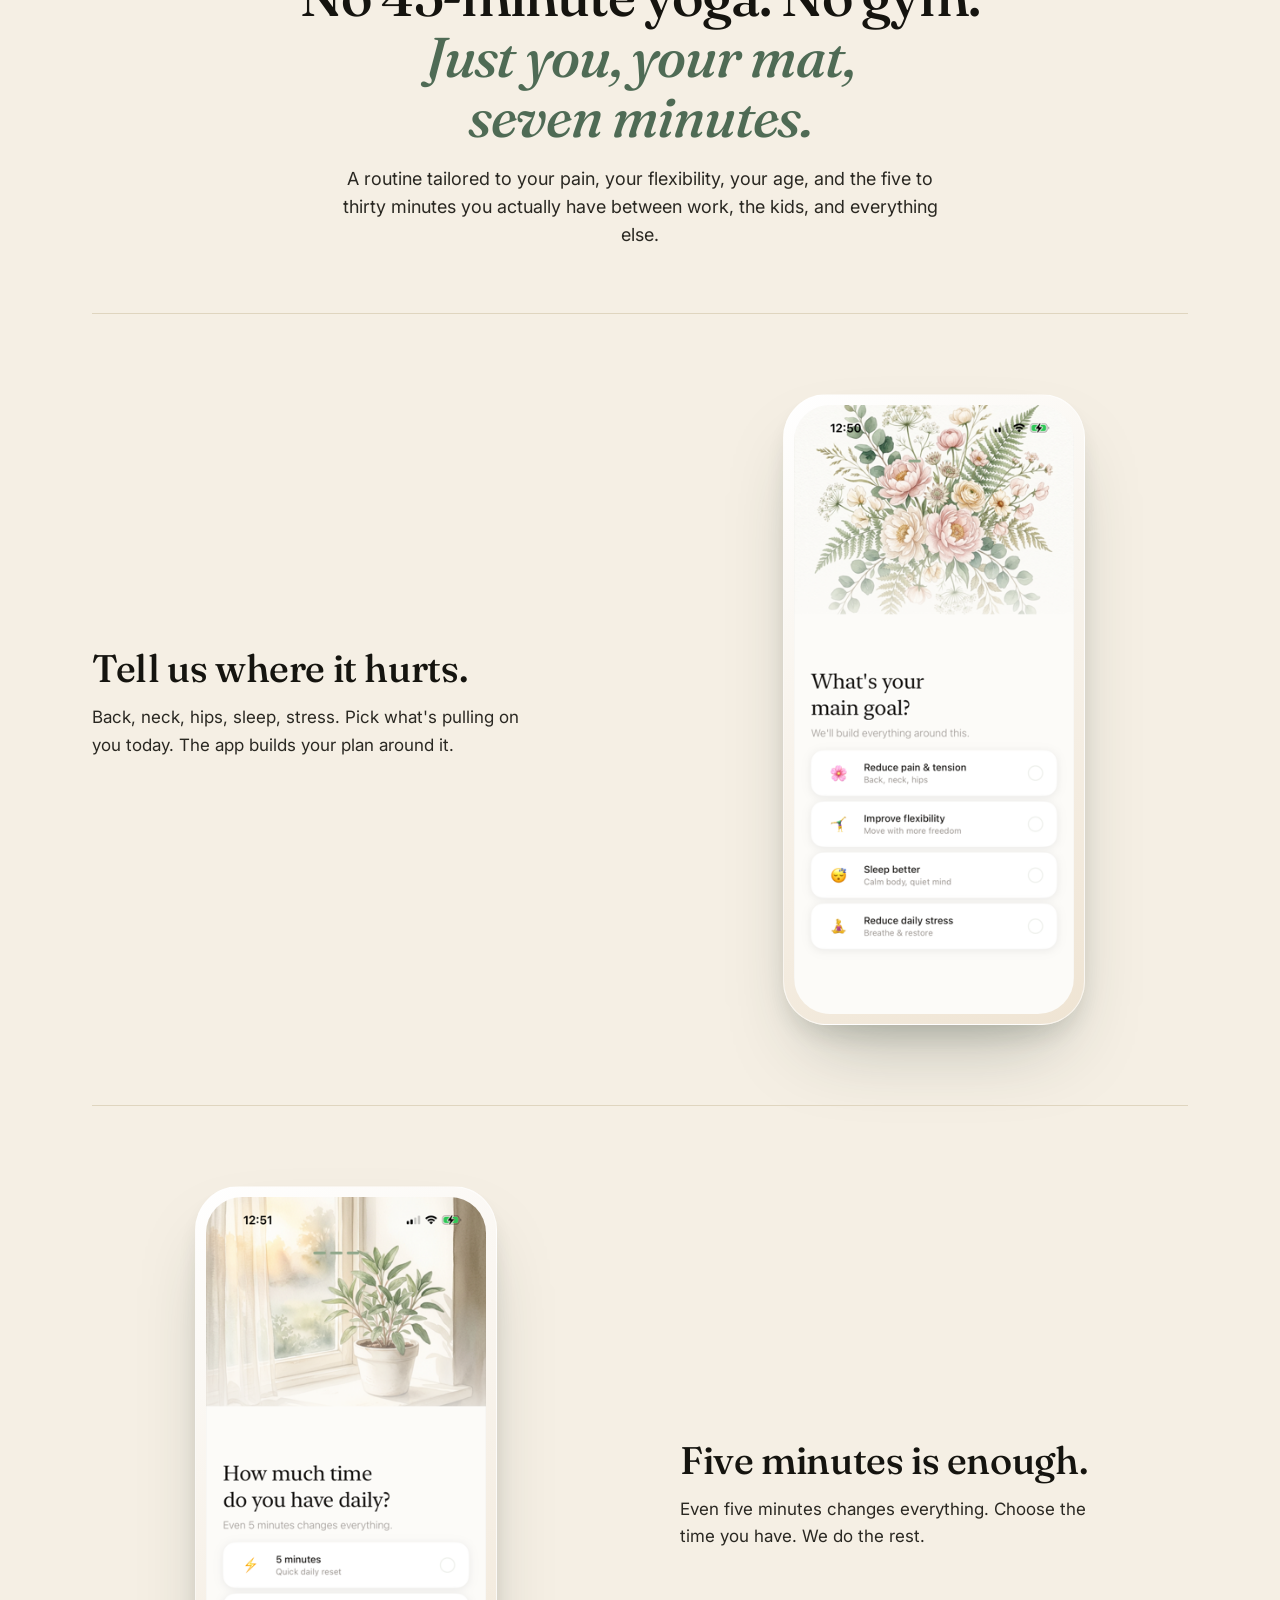
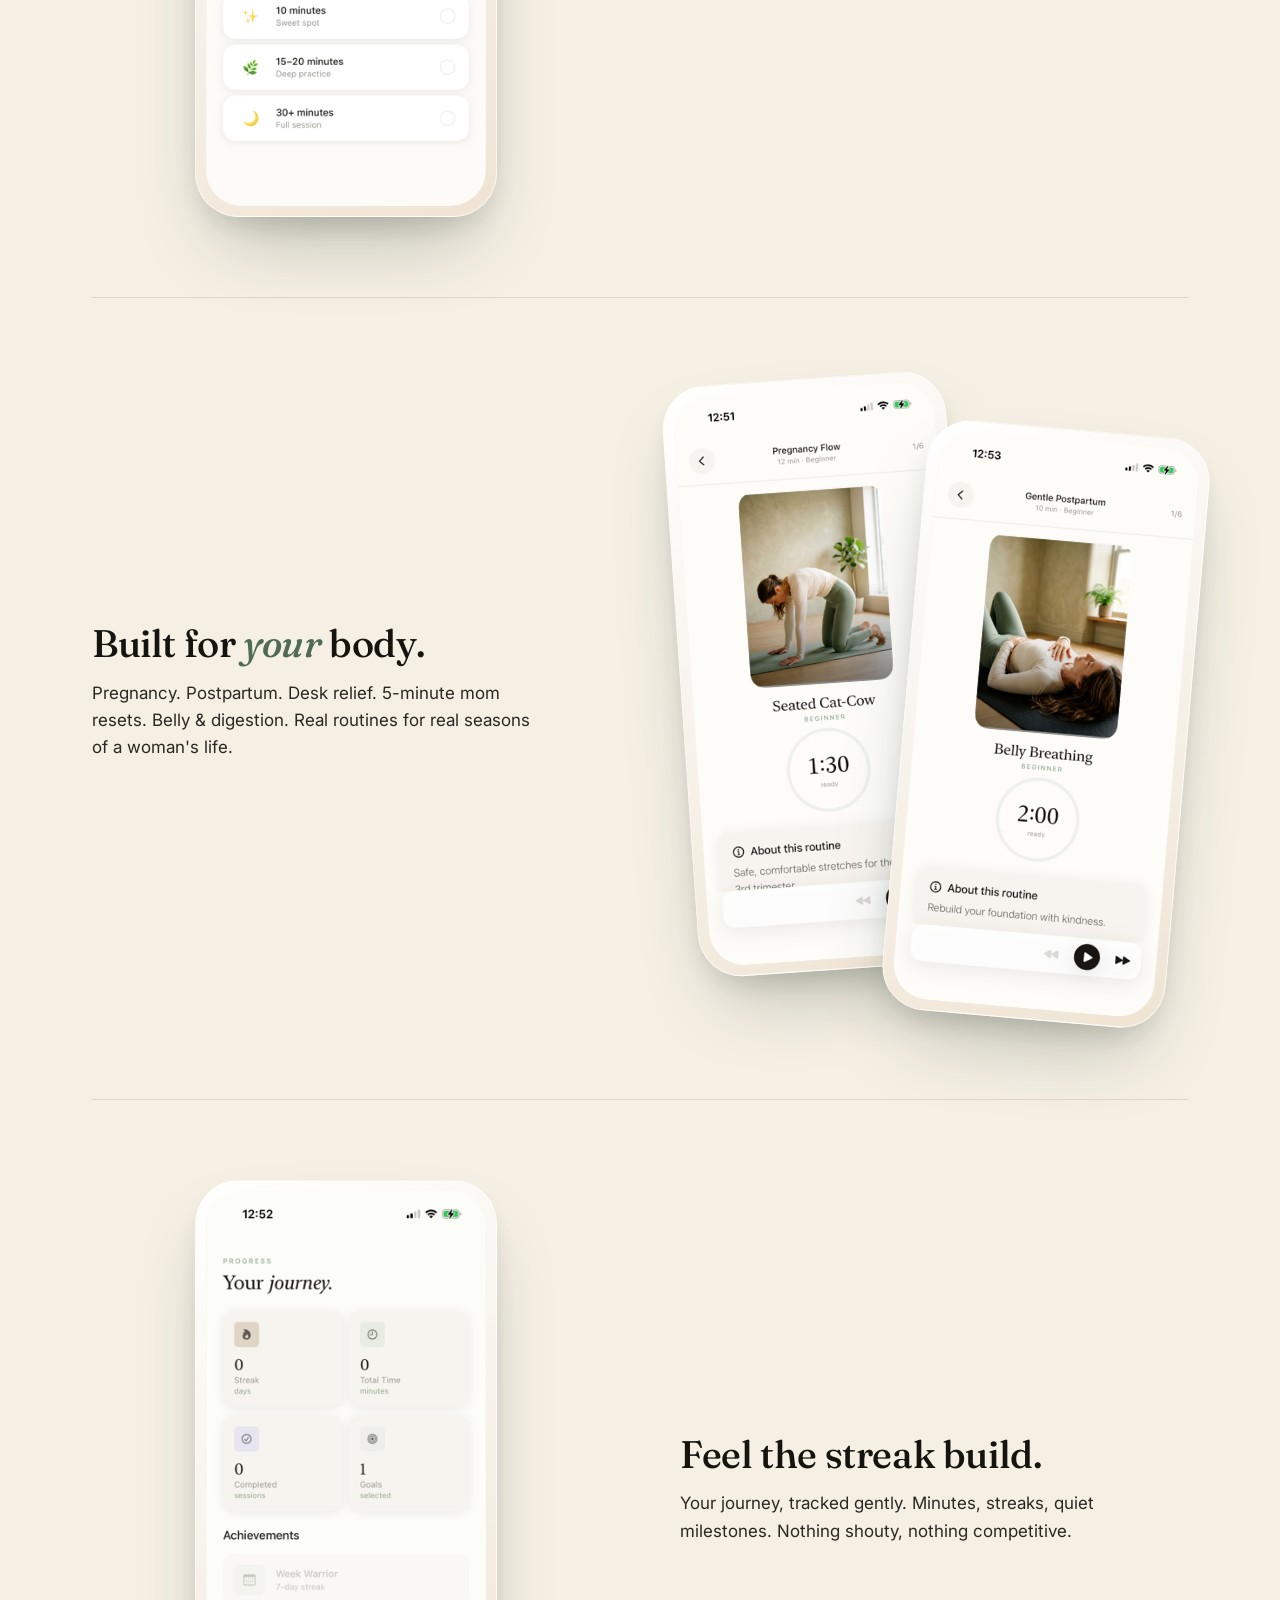
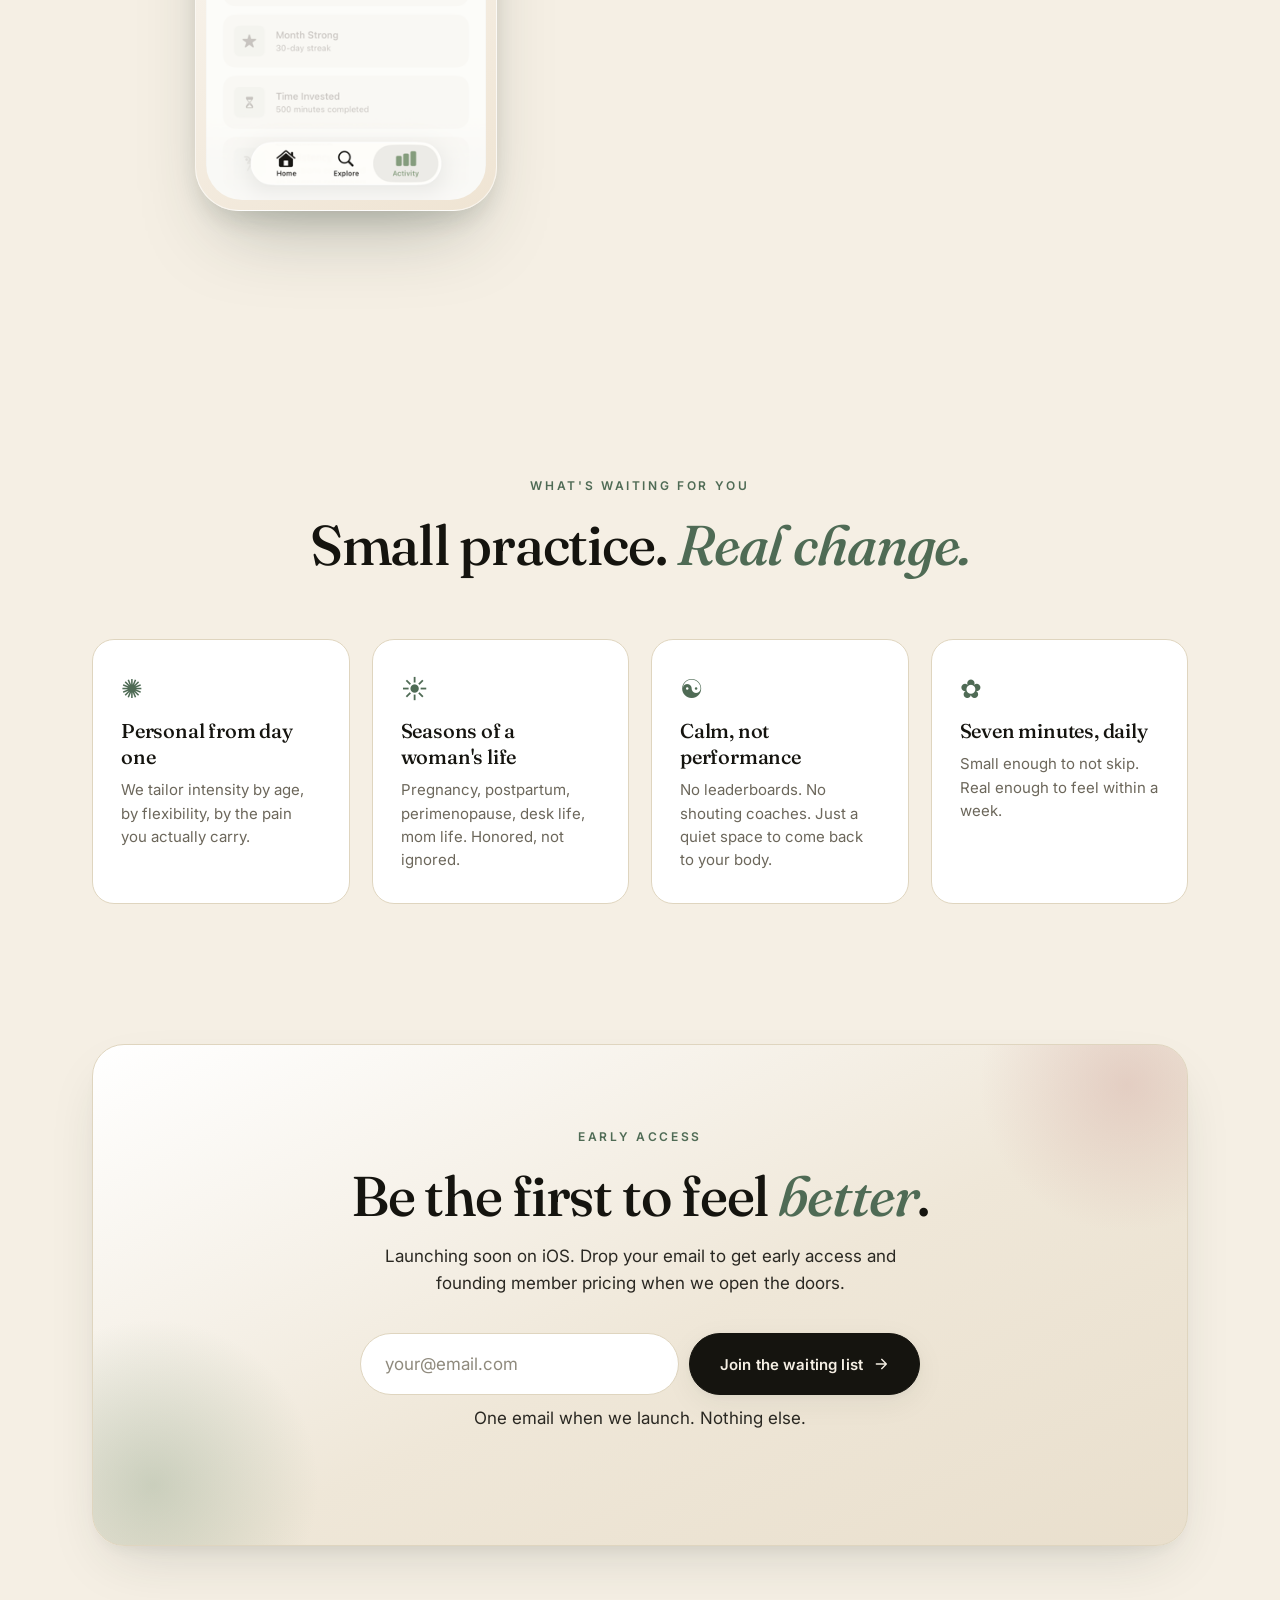
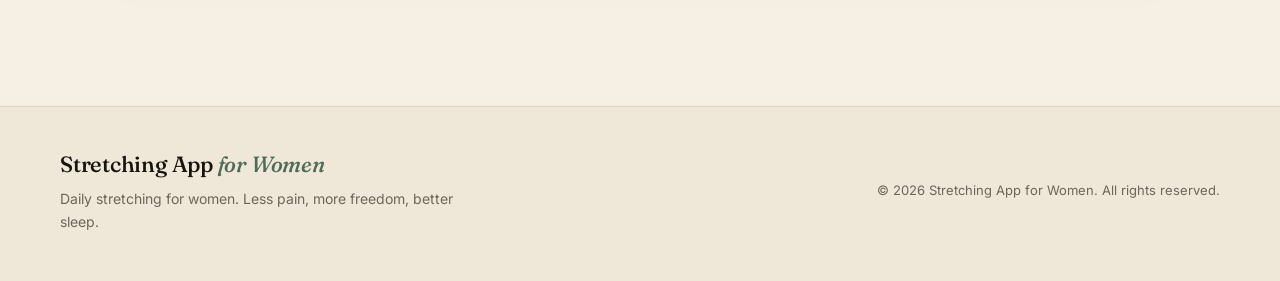
==== commit 42598b8d: "fixed:name" ====
--- a/index.html
+++ b/index.html
@@ -2,7 +2,7 @@
 <html lang="en">
 <head>
     <meta charset="UTF-8">
-    <meta name="viewport" content="width=device-width, initial-scale=1.0">
+    <meta name="viewport" content="width=device-width, initial-scale=1.0, viewport-fit=cover">
 
     <title>Stretching App for Women. Feel better in 7 minutes.</title>
     <meta name="description" content="Daily stretching for women who want less pain, more freedom, better sleep. Join the waiting list for early access.">
@@ -52,17 +52,16 @@
          when you set up Google Ads / GA4 / Meta Pixel.
          ========================================================= -->
 
-    <!-- Google tag (gtag.js) — GA4 + Google Ads -->
-    <!--
-    <script async src="https://www.googletagmanager.com/gtag/js?id=GA_MEASUREMENT_ID"></script>
+    <!-- Google tag (gtag.js) — GA4 -->
+    <script async src="https://www.googletagmanager.com/gtag/js?id=G-6105N8CFKP"></script>
     <script>
         window.dataLayer = window.dataLayer || [];
         function gtag(){dataLayer.push(arguments);}
         gtag('js', new Date());
-        gtag('config', 'GA_MEASUREMENT_ID');
-        gtag('config', 'AW-GOOGLE_ADS_ID');
+        gtag('config', 'G-6105N8CFKP');
+        /* Add Google Ads when you have it:
+        gtag('config', 'AW-XXXXXXXXXX'); */
     </script>
-    -->
 
     <!-- Meta Pixel -->
     <!--
@@ -134,7 +133,7 @@
 
             <div class="hero-visual" aria-hidden="true">
                 <div class="phone-frame phone-hero">
-                    <img src="img/screen-splash.png" alt="FeXXa splash screen. Feel better in 7 minutes" loading="eager" width="300" height="650">
+                    <img src="img/screen-splash.png" alt="Liss" loading="eager" width="300" height="650">
                 </div>
                 <div class="phone-frame phone-offset">
                     <img src="img/screen-today.png" alt="Home screen. How does your body feel today?" loading="eager" width="300" height="650">
--- a/css/style.css
+++ b/css/style.css
@@ -624,17 +624,24 @@
 }
 
 /* ---------- Responsive ---------- */
+
+/* Tablet and below */
 @media (max-width: 960px) {
     section {
         padding: 88px 24px;
     }
+    #navbar {
+        padding: 16px 22px;
+        padding-left: max(22px, env(safe-area-inset-left));
+        padding-right: max(22px, env(safe-area-inset-right));
+    }
     .hero {
-        padding-top: 48px;
-        padding-bottom: 88px;
+        padding-top: 40px;
+        padding-bottom: 72px;
     }
     .hero-inner {
         grid-template-columns: 1fr;
-        gap: 56px;
+        gap: 48px;
         text-align: center;
     }
     .hero-copy {
@@ -642,18 +649,18 @@
         margin: 0 auto;
     }
     .hero-sub {
-        margin: 22px auto 32px;
+        margin: 20px auto 30px;
     }
     .waitlist {
         margin: 0 auto;
         justify-content: center;
     }
     .hero-visual {
-        min-height: 480px;
+        min-height: 460px;
     }
     .showcase-row {
         grid-template-columns: 1fr;
-        gap: 40px;
+        gap: 36px;
         padding: 56px 0;
         text-align: center;
     }
@@ -664,58 +671,280 @@
     .showcase-text {
         margin: 0 auto;
     }
-    .pain-card {
-        text-align: left;
+    .showcase-visual .phone-frame img {
+        width: 260px;
     }
     .footer-inner {
         flex-direction: column;
         text-align: center;
-    }
-}
-
-@media (max-width: 560px) {
+        gap: 16px;
+    }
+}
+
+/* Mobile: 640 and below (most phones landscape and portrait) */
+@media (max-width: 640px) {
+    html {
+        -webkit-tap-highlight-color: transparent;
+    }
+    body {
+        font-size: 16px;
+    }
+    section {
+        padding: 64px 20px;
+    }
+
+    /* Navigation */
     #navbar {
+        padding: 12px 18px;
+        padding-top: max(12px, env(safe-area-inset-top));
+        padding-left: max(18px, env(safe-area-inset-left));
+        padding-right: max(18px, env(safe-area-inset-right));
+    }
+    .nav-logo {
+        font-size: 17px;
+        white-space: nowrap;
+        overflow: hidden;
+        text-overflow: ellipsis;
+        max-width: 58vw;
+    }
+    .nav-cta {
+        padding: 9px 14px;
+        font-size: 13px;
+        flex-shrink: 0;
+    }
+
+    /* Typography */
+    h1 {
+        font-size: clamp(36px, 9.5vw, 52px);
+        line-height: 1.05;
+        letter-spacing: -0.02em;
+        overflow-wrap: break-word;
+    }
+    h2 {
+        font-size: clamp(28px, 7.2vw, 40px);
+        line-height: 1.12;
+        overflow-wrap: break-word;
+    }
+    h3 {
+        font-size: 20px;
+    }
+    .section-header {
+        margin-bottom: 44px;
+    }
+    .section-sub {
+        font-size: 16px;
+    }
+
+    /* Hero */
+    .hero {
+        padding-top: 28px;
+        padding-bottom: 56px;
+    }
+    .hero-sub {
+        font-size: 16.5px;
+        line-height: 1.5;
+        margin: 18px auto 26px;
+    }
+    .eyebrow {
+        font-size: 11px;
+        padding: 7px 14px;
+        margin-bottom: 22px;
+    }
+    .hero-visual {
+        min-height: 380px;
+    }
+
+    /* Form — keep desktop-style inline layout on mobile */
+    .waitlist {
+        gap: 8px;
+    }
+    .waitlist input[type="email"] {
+        flex: 1 1 160px;
         padding: 14px 18px;
+        font-size: 16px; /* must be 16px+ to prevent iOS zoom on focus */
+    }
+    .btn-primary {
+        padding: 14px 20px;
+        font-size: 14px;
+        gap: 8px;
+    }
+    .waitlist-note {
+        margin: 8px 0 0;
+        font-size: 12.5px;
+    }
+
+    /* Phones in hero */
+    .phone-frame {
+        border-radius: 36px;
+        padding: 8px;
+    }
+    .phone-frame img {
+        border-radius: 28px;
+    }
+    .phone-hero img {
+        width: 210px;
+    }
+    .phone-offset {
+        right: -2%;
+        top: 2%;
+    }
+    .phone-offset img {
+        width: 160px;
+    }
+
+    /* Pain cards */
+    .why {
+        padding-bottom: 24px;
+    }
+    .pain-grid {
+        grid-template-columns: 1fr;
+        gap: 14px;
+    }
+    .pain-card {
+        padding: 22px 22px 24px;
+        text-align: left;
+    }
+    .pain-card h3 {
+        font-size: 18px;
+    }
+    .pain-card p {
+        font-size: 14.5px;
+    }
+
+    /* Showcase rows */
+    .showcase {
+        padding-top: 24px;
+    }
+    .showcase-row {
+        gap: 32px;
+        padding: 44px 0;
+    }
+    .showcase-text h3 {
+        font-size: clamp(24px, 6.5vw, 32px);
+        line-height: 1.18;
+    }
+    .showcase-text p {
+        font-size: 16px;
+    }
+    .showcase-visual .phone-frame img {
+        width: 240px;
+    }
+    .showcase-stack {
+        flex-direction: row;
+        justify-content: center;
+    }
+    .phone-tuck {
+        margin-left: -40px;
+        margin-top: 28px;
+    }
+    .phone-small img {
+        width: 180px;
+    }
+
+    /* Promises */
+    .promises {
+        padding-top: 32px;
+        padding-bottom: 72px;
+    }
+    .promises-grid {
+        grid-template-columns: 1fr;
+        gap: 14px;
+    }
+    .promise-card {
+        padding: 28px 24px;
+    }
+    .promise-card h3 {
+        font-size: 19px;
+    }
+    .promise-card p {
+        font-size: 14.5px;
+    }
+
+    /* Final CTA */
+    .final-cta {
+        padding-top: 20px;
+        padding-bottom: 96px;
+    }
+    .cta-box {
+        padding: 48px 22px;
+        border-radius: 26px;
+    }
+    .cta-box p {
+        font-size: 16px;
+        margin-bottom: 28px;
+    }
+    .waitlist-large input[type="email"] {
+        font-size: 16px;
+        padding: 14px 18px;
+    }
+
+    /* Footer */
+    footer {
+        padding: 32px 20px 40px;
+        padding-bottom: max(40px, env(safe-area-inset-bottom));
+    }
+    .footer-brand p {
+        font-size: 13.5px;
+    }
+}
+
+/* Ultra-narrow: iPhone SE / small Androids */
+@media (max-width: 380px) {
+    section {
+        padding: 56px 16px;
+    }
+    #navbar {
+        padding: 10px 14px;
+    }
+    .nav-logo {
+        font-size: 16px;
+        max-width: 55vw;
     }
     .nav-cta {
-        padding: 8px 14px;
-        font-size: 13px;
-    }
-    section {
-        padding: 72px 18px;
+        padding: 8px 12px;
+        font-size: 12.5px;
     }
     h1 {
-        font-size: clamp(40px, 11vw, 56px);
+        font-size: clamp(32px, 9vw, 40px);
     }
     h2 {
-        font-size: clamp(30px, 8vw, 40px);
-    }
-    .hero-sub {
-        font-size: 17px;
-    }
-    .waitlist {
-        flex-direction: column;
-    }
-    .waitlist input[type="email"],
-    .btn-primary {
-        width: 100%;
-    }
-    .phone-frame img {
+        font-size: clamp(26px, 7vw, 34px);
+    }
+    .phone-hero img {
+        width: 186px;
+    }
+    .phone-offset img {
+        width: 140px;
+    }
+    .showcase-visual .phone-frame img {
         width: 220px;
     }
-    .phone-offset {
-        right: -4%;
-        top: 4%;
-    }
-    .phone-offset img {
-        width: 180px;
+    .phone-small img {
+        width: 160px;
     }
     .phone-tuck {
         margin-left: -30px;
-        margin-top: 30px;
     }
     .cta-box {
-        padding: 44px 22px;
+        padding: 40px 18px;
+    }
+}
+
+/* Landscape phones with short height */
+@media (max-height: 520px) and (orientation: landscape) {
+    .hero {
+        padding-top: 24px;
+        padding-bottom: 40px;
+    }
+    .hero-visual {
+        min-height: 320px;
+    }
+}
+
+/* High-DPI image sharpening */
+@media (min-resolution: 2dppx) {
+    .phone-frame img {
+        image-rendering: -webkit-optimize-contrast;
     }
 }
 
@@ -728,4 +957,7 @@
         opacity: 1;
         transform: none;
     }
-}
+    html {
+        scroll-behavior: auto;
+    }
+}
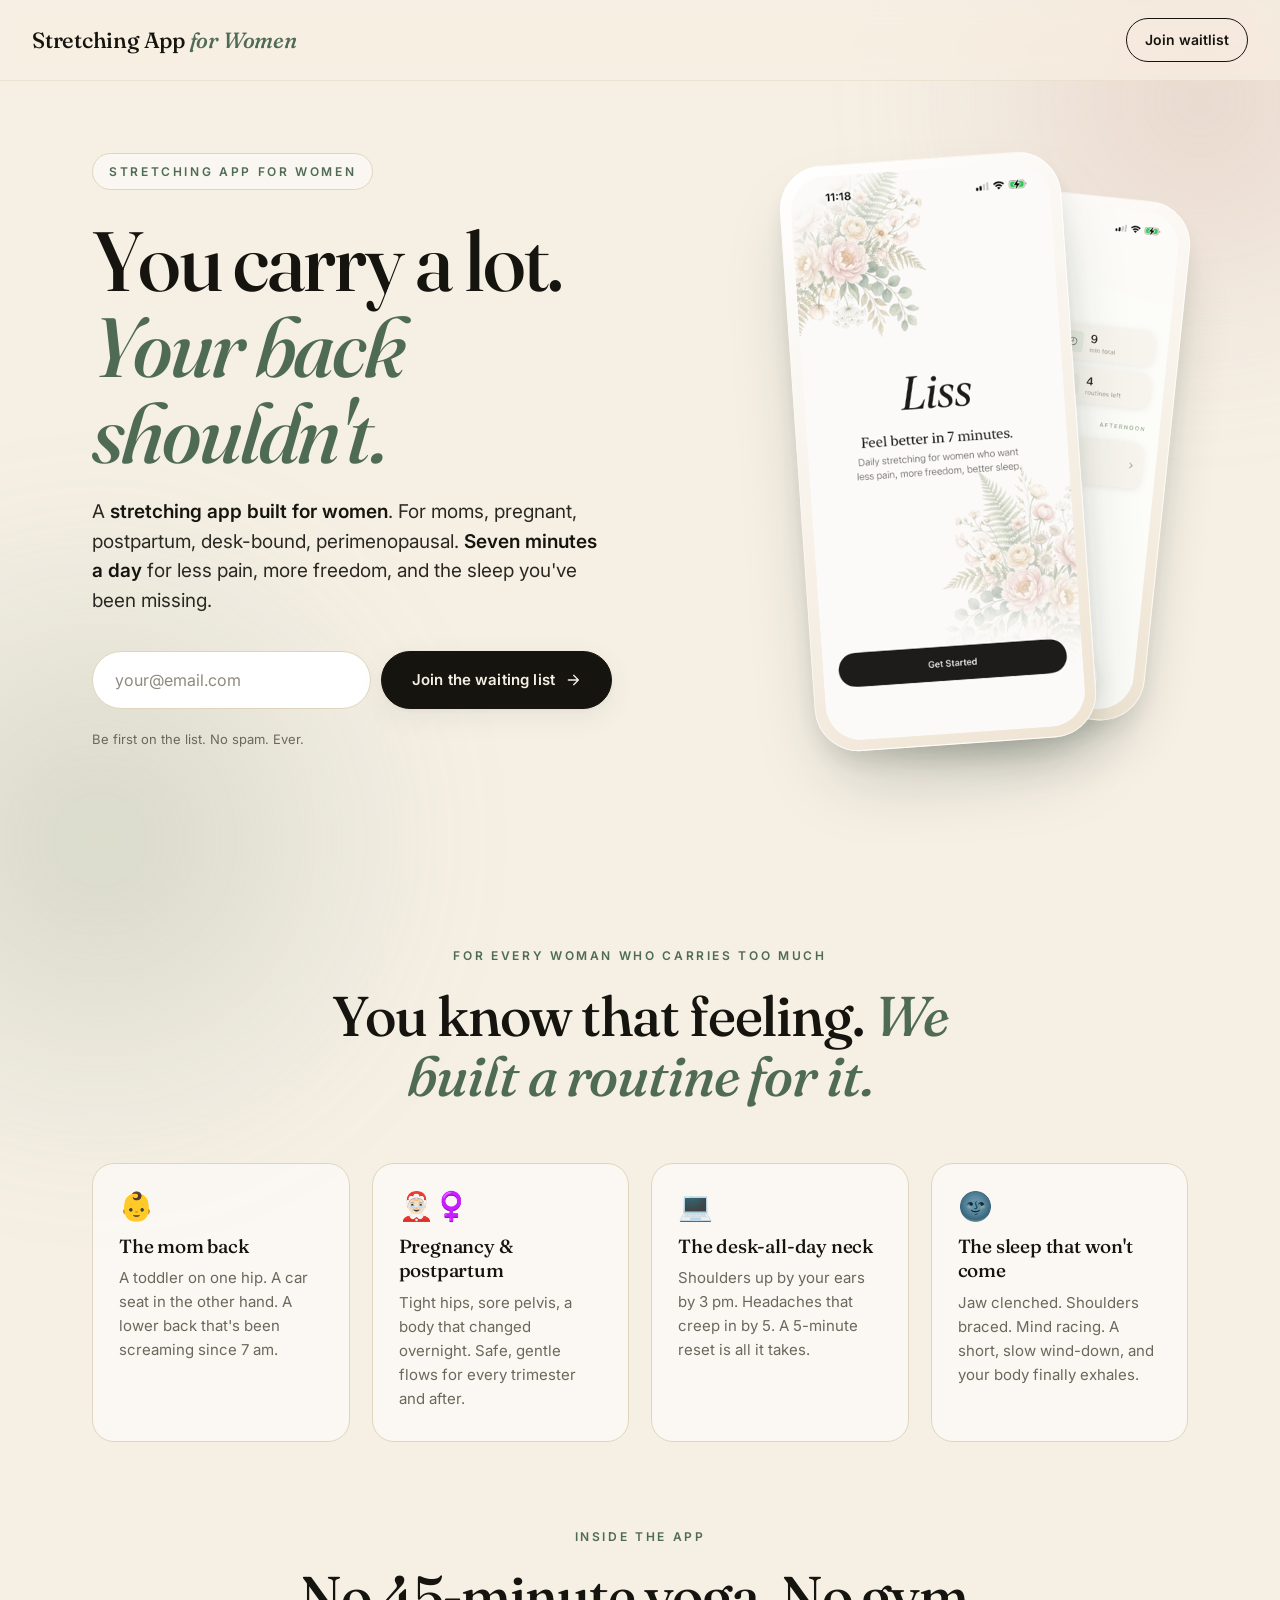
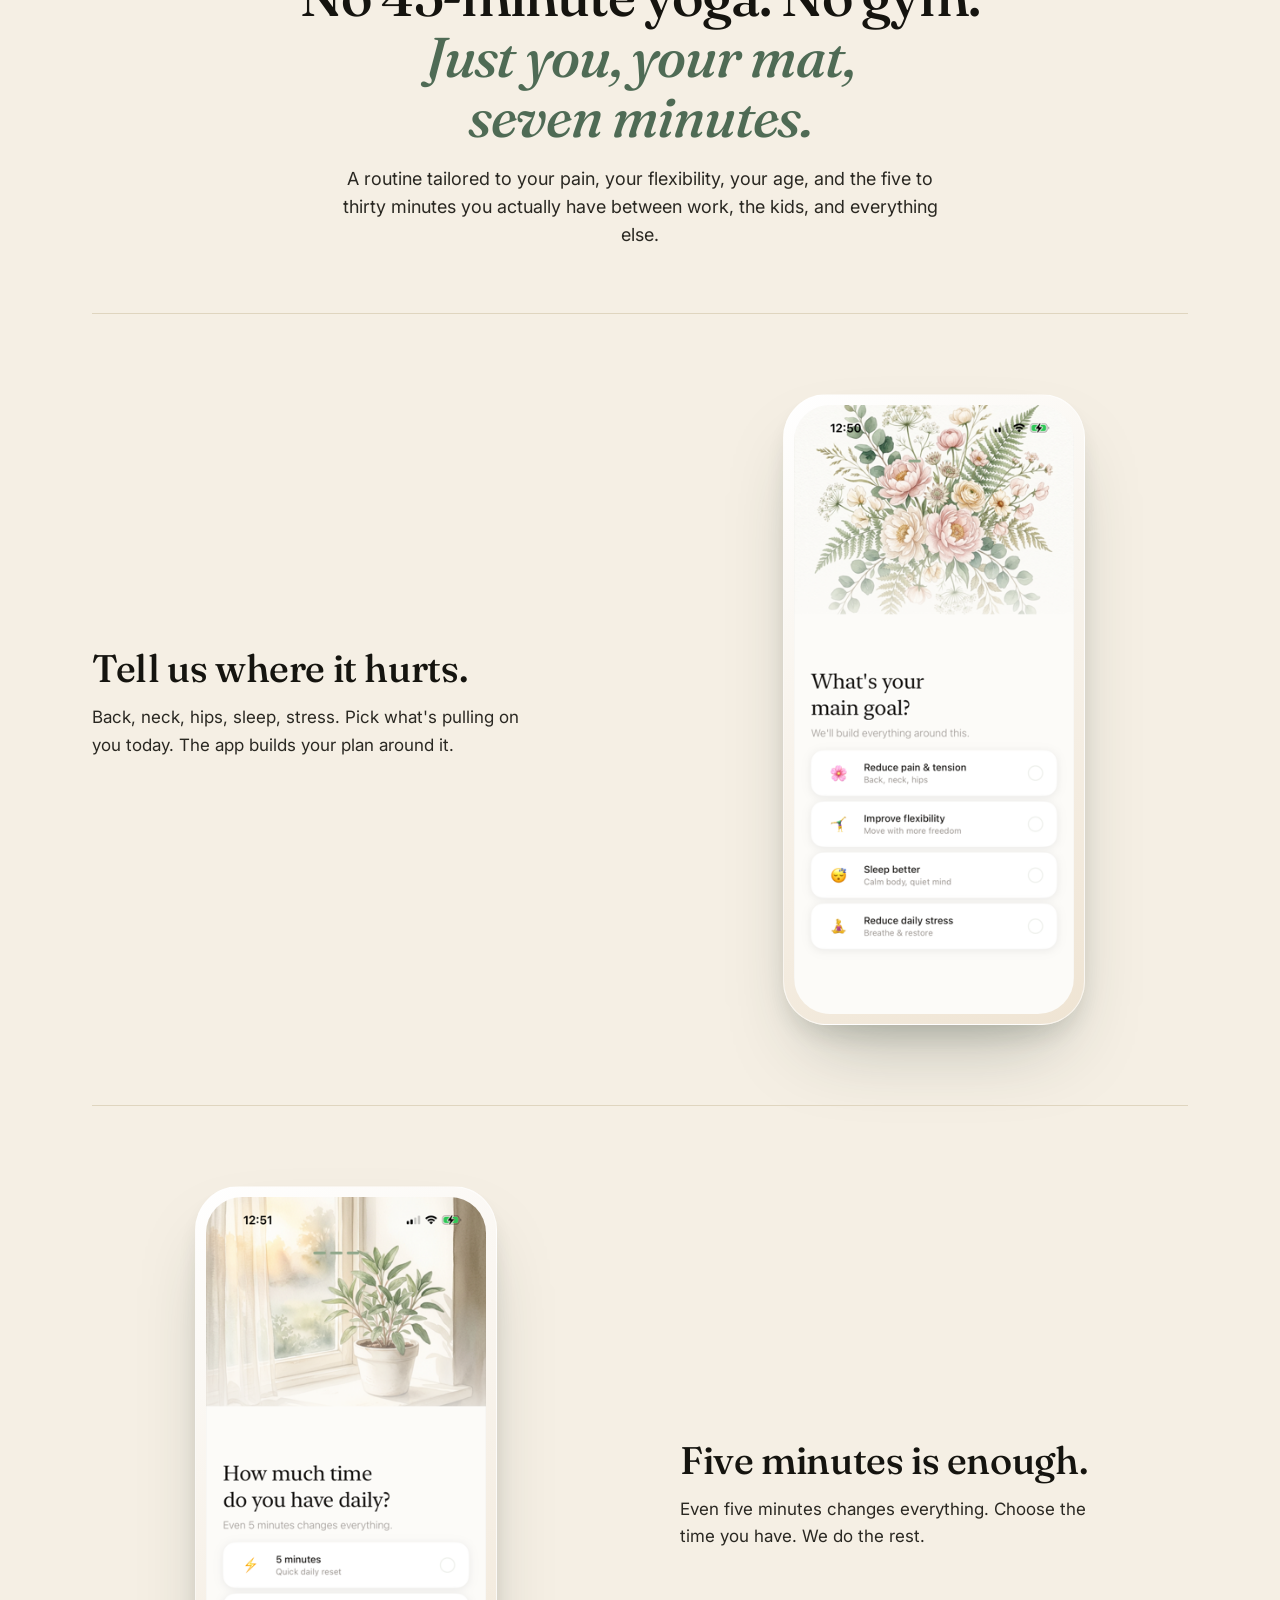
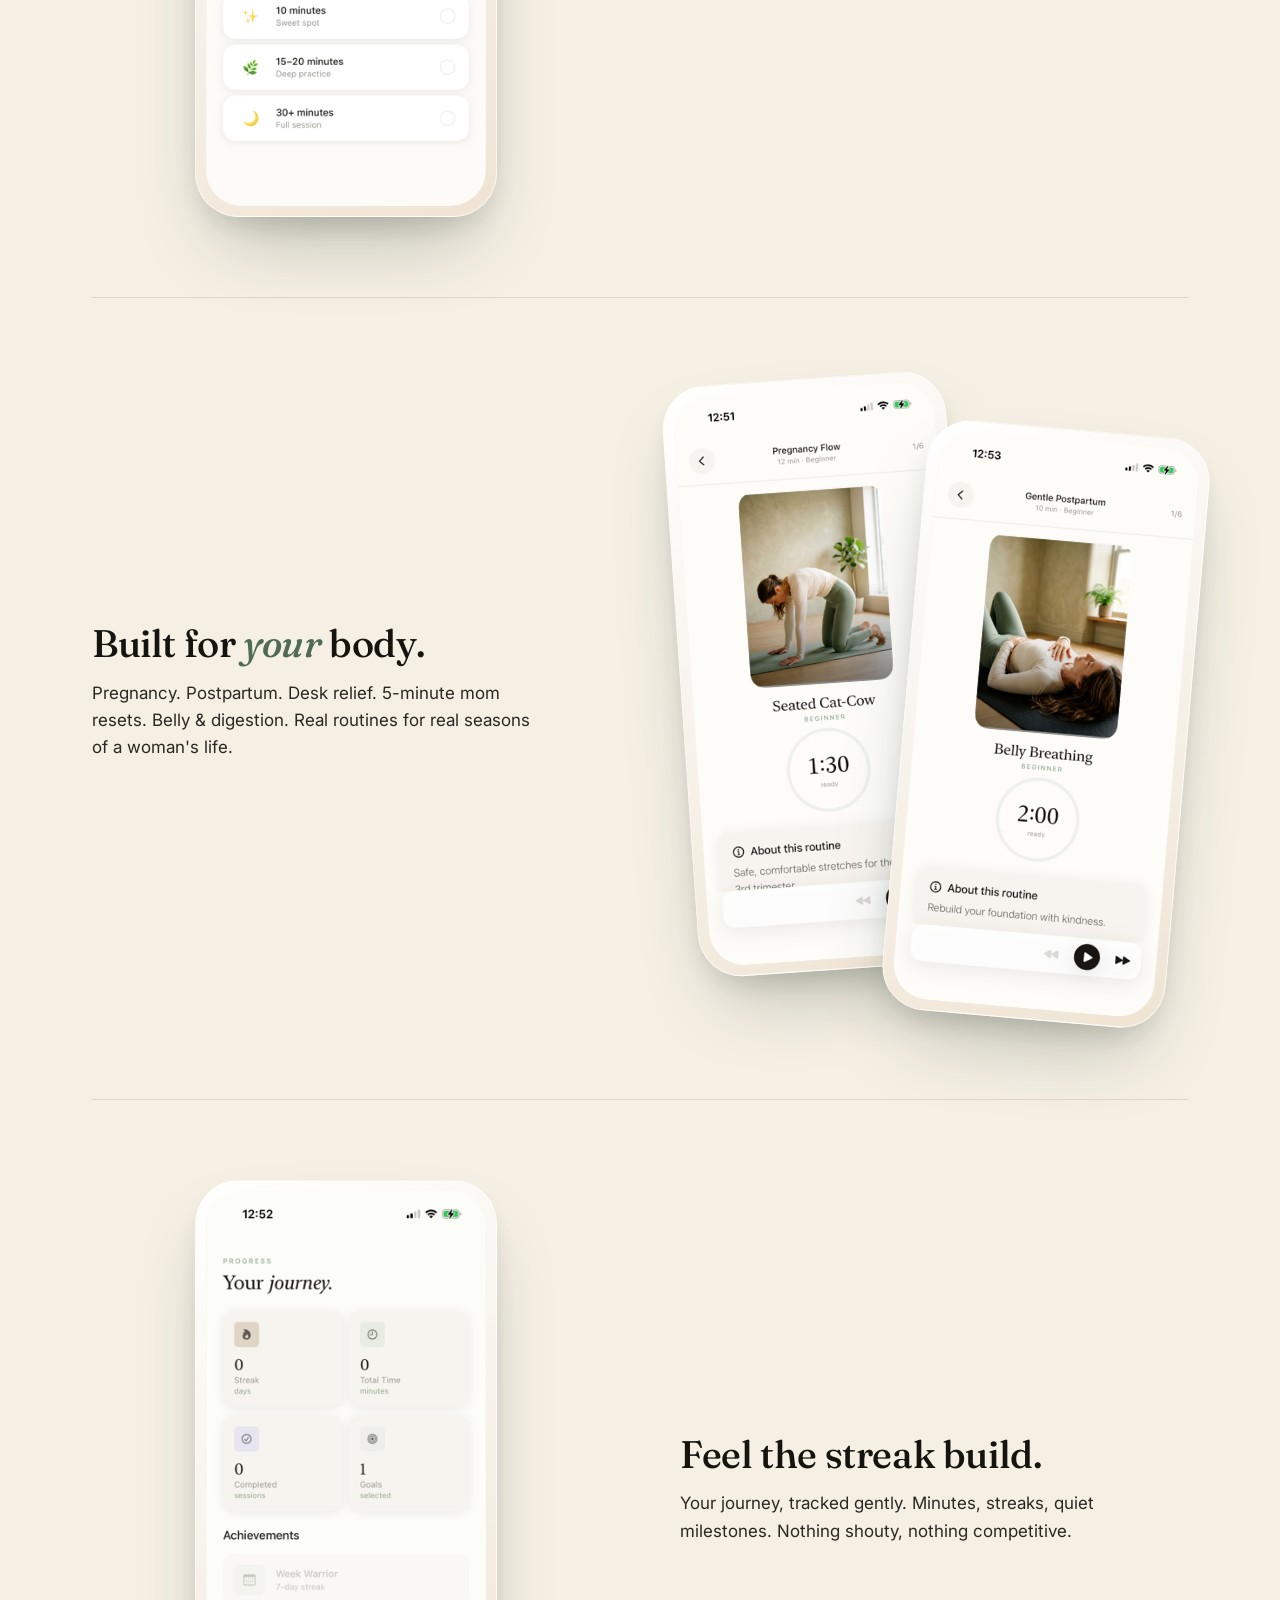
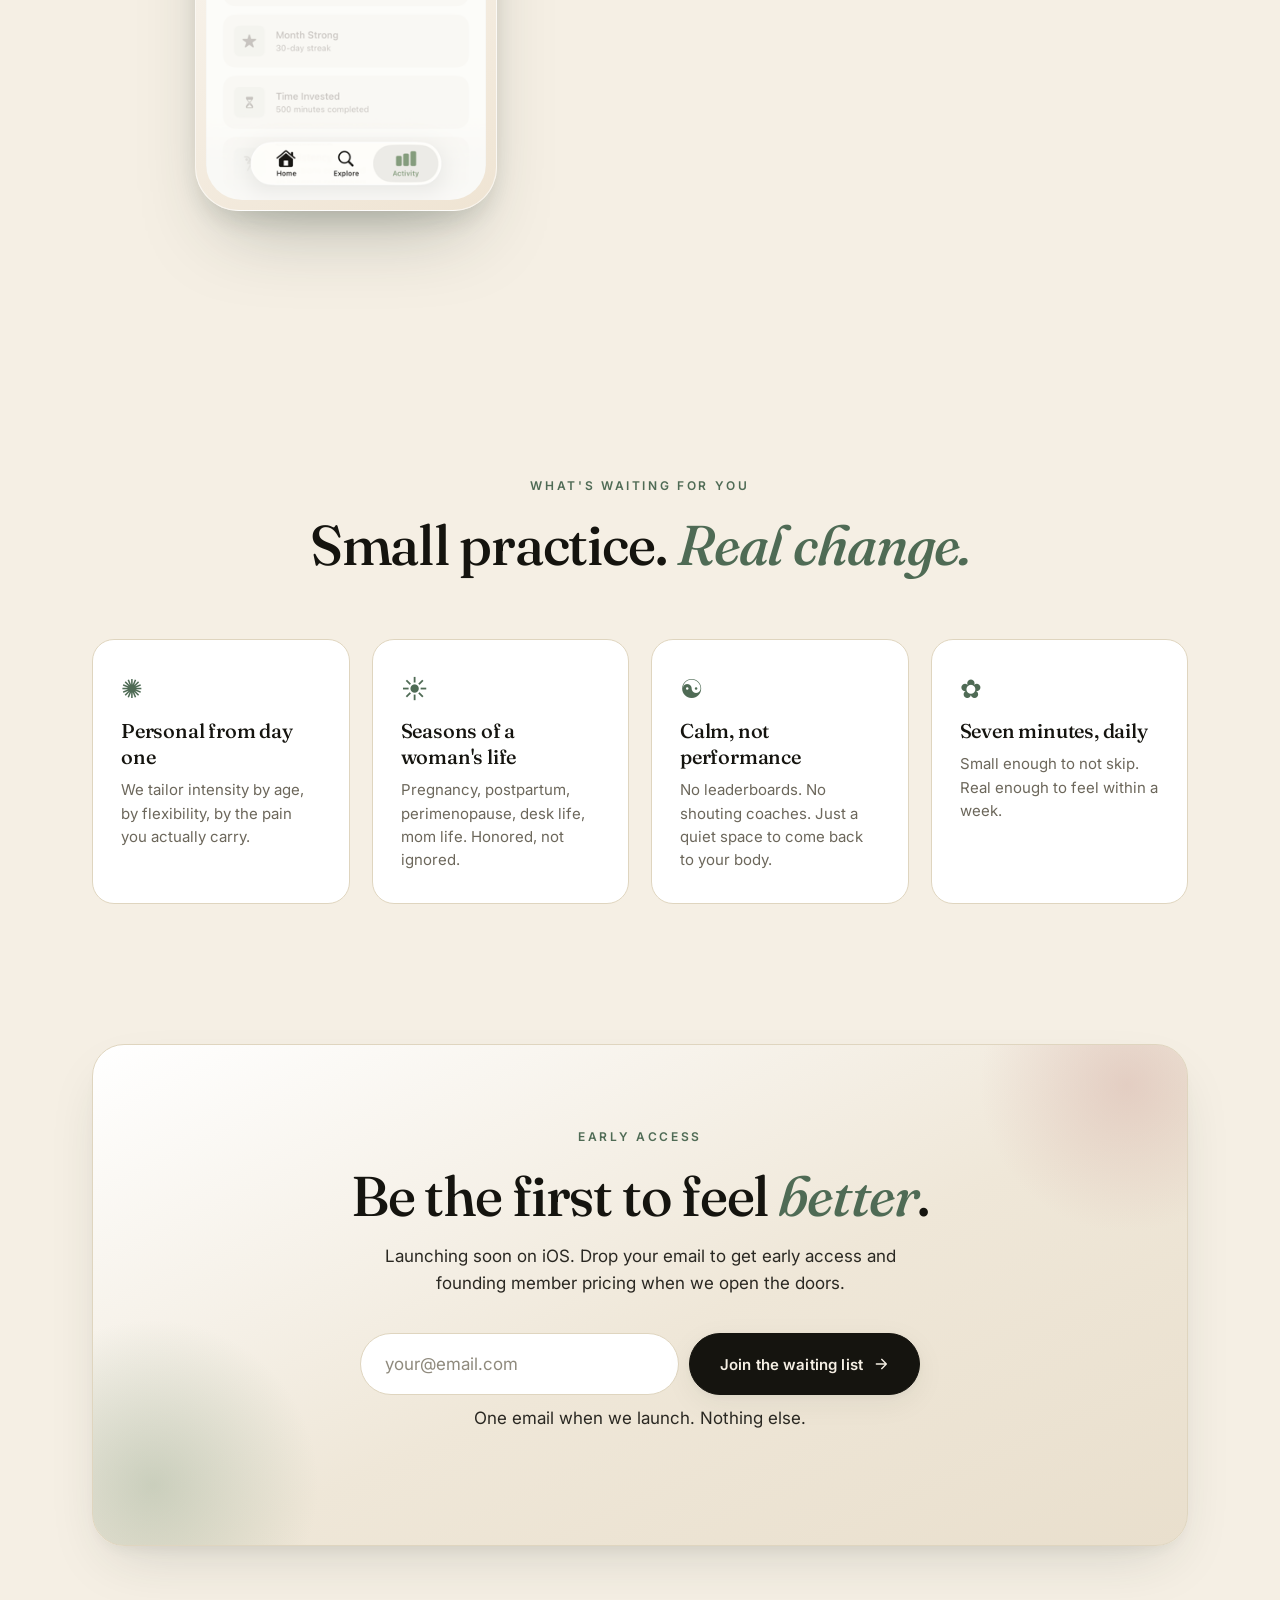
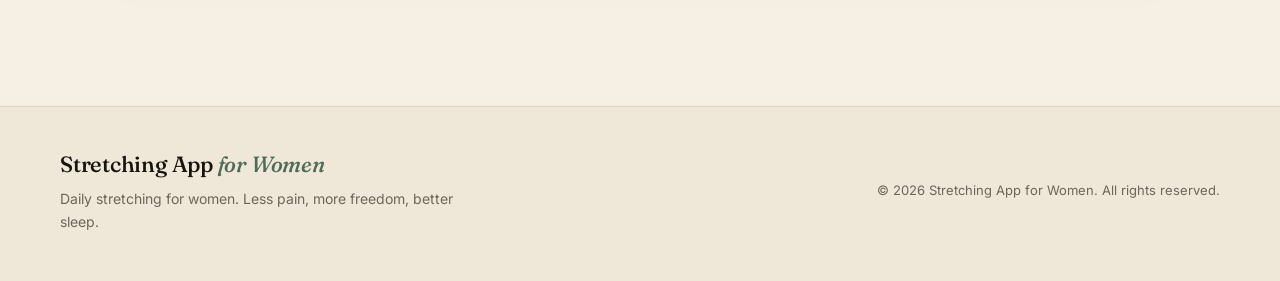
==== commit ce6e165b: "Changed: First Screen" ====
--- a/index.html
+++ b/index.html
@@ -44,7 +44,7 @@
     <!-- Preload LCP hero image -->
     <link rel="preload" as="image" href="img/screen-splash.png" fetchpriority="high">
 
-    <link rel="stylesheet" href="css/style.css">
+    <link rel="stylesheet" href="css/style.css?v=3">
 
     <!-- =========================================================
          ANALYTICS &amp; ADS SCAFFOLDING
@@ -284,7 +284,7 @@
     <footer>
         <div class="footer-inner">
             <div class="footer-brand">
-                <div class="nav-logo">Stretching App <em>for&nbsp;Women</em></div>
+                <div class="nav-logo">Stretching App <em>for Women</em></div>
                 <p>Daily stretching for women. Less pain, more freedom, better sleep.</p>
             </div>
             <div class="footer-meta">
--- a/css/style.css
+++ b/css/style.css
@@ -600,6 +600,13 @@
 }
 .footer-brand .nav-logo {
     font-size: 22px;
+    white-space: normal;
+    overflow: visible;
+    text-overflow: clip;
+    max-width: 100%;
+    word-break: normal;
+    overflow-wrap: break-word;
+    display: block;
 }
 .footer-brand p {
     margin: 6px 0 0;
@@ -700,12 +707,18 @@
         padding-left: max(18px, env(safe-area-inset-left));
         padding-right: max(18px, env(safe-area-inset-right));
     }
-    .nav-logo {
+    #navbar .nav-logo {
         font-size: 17px;
         white-space: nowrap;
         overflow: hidden;
         text-overflow: ellipsis;
         max-width: 58vw;
+    }
+    .footer-brand .nav-logo {
+        font-size: 18px;
+        white-space: normal;
+        overflow: visible;
+        max-width: 100%;
     }
     .nav-cta {
         padding: 9px 14px;
@@ -896,9 +909,12 @@
     #navbar {
         padding: 10px 14px;
     }
-    .nav-logo {
+    #navbar .nav-logo {
         font-size: 16px;
         max-width: 55vw;
+    }
+    .footer-brand .nav-logo {
+        font-size: 17px;
     }
     .nav-cta {
         padding: 8px 12px;
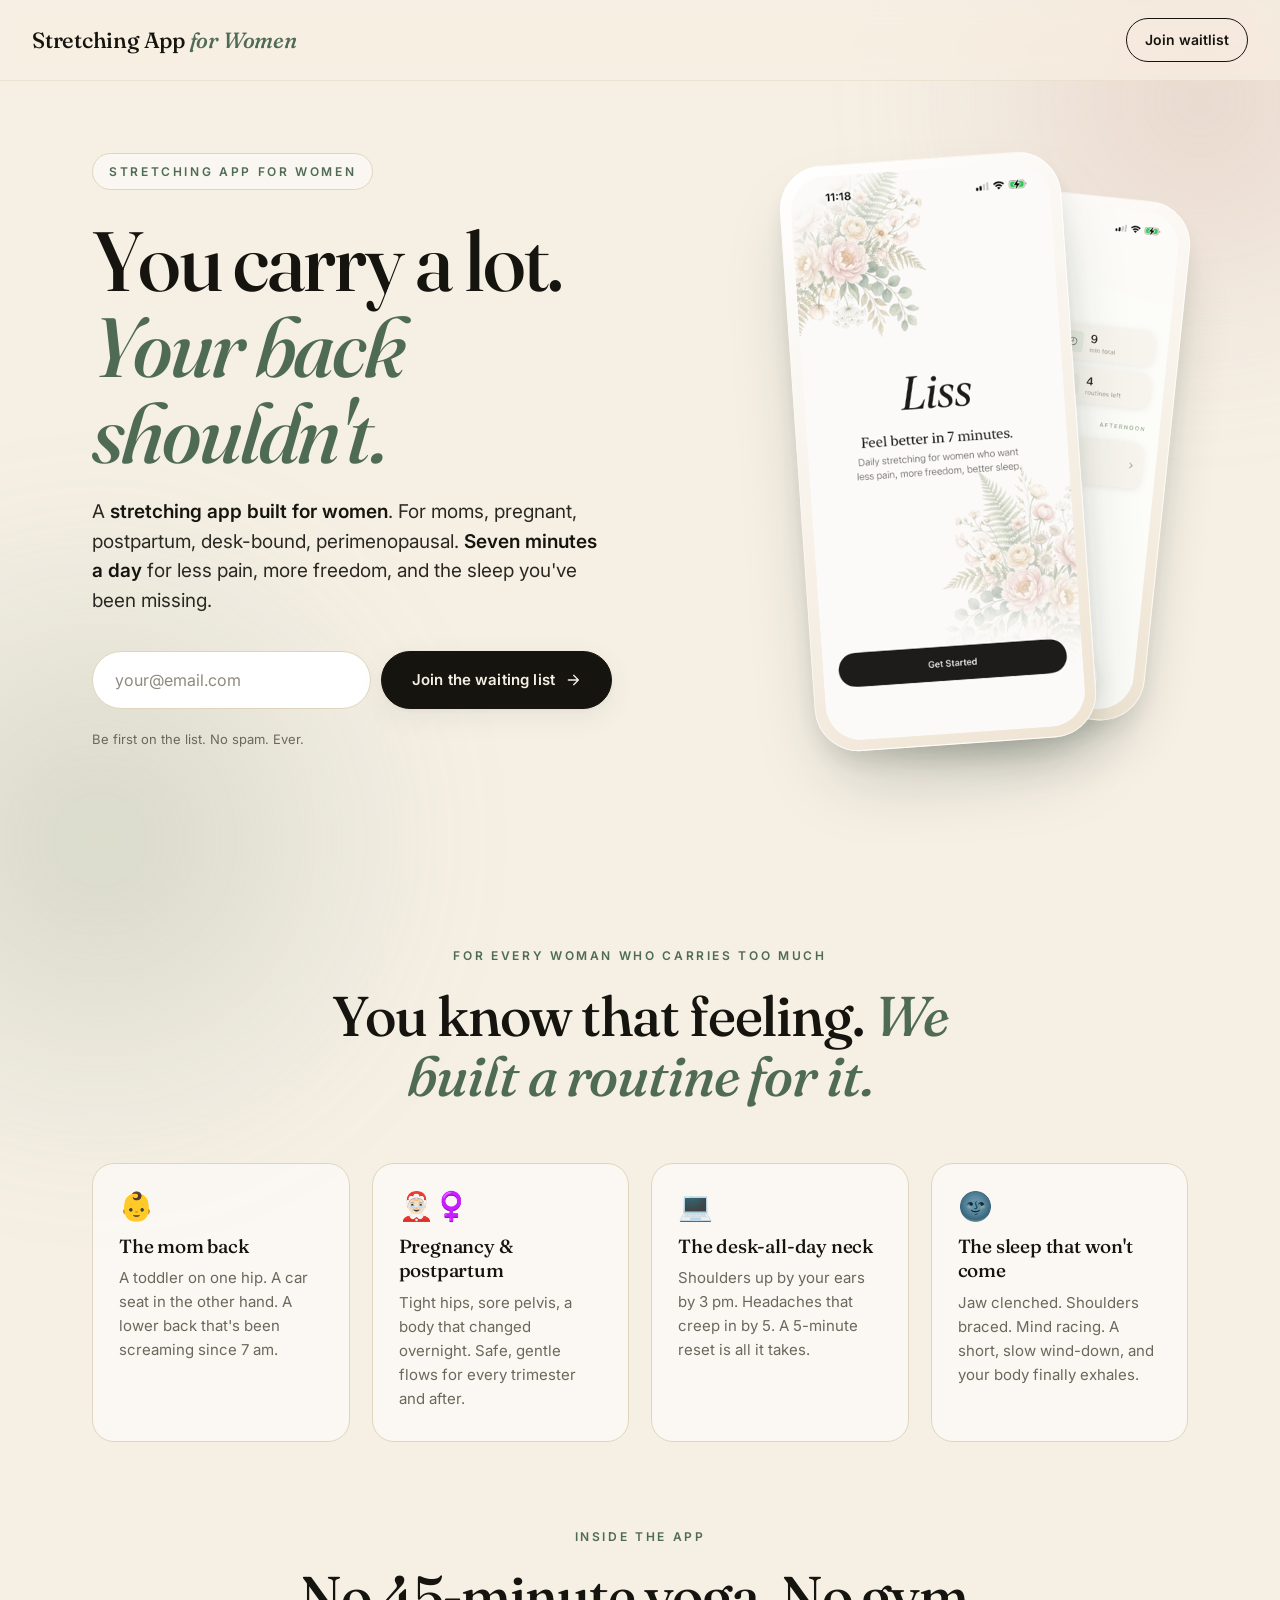
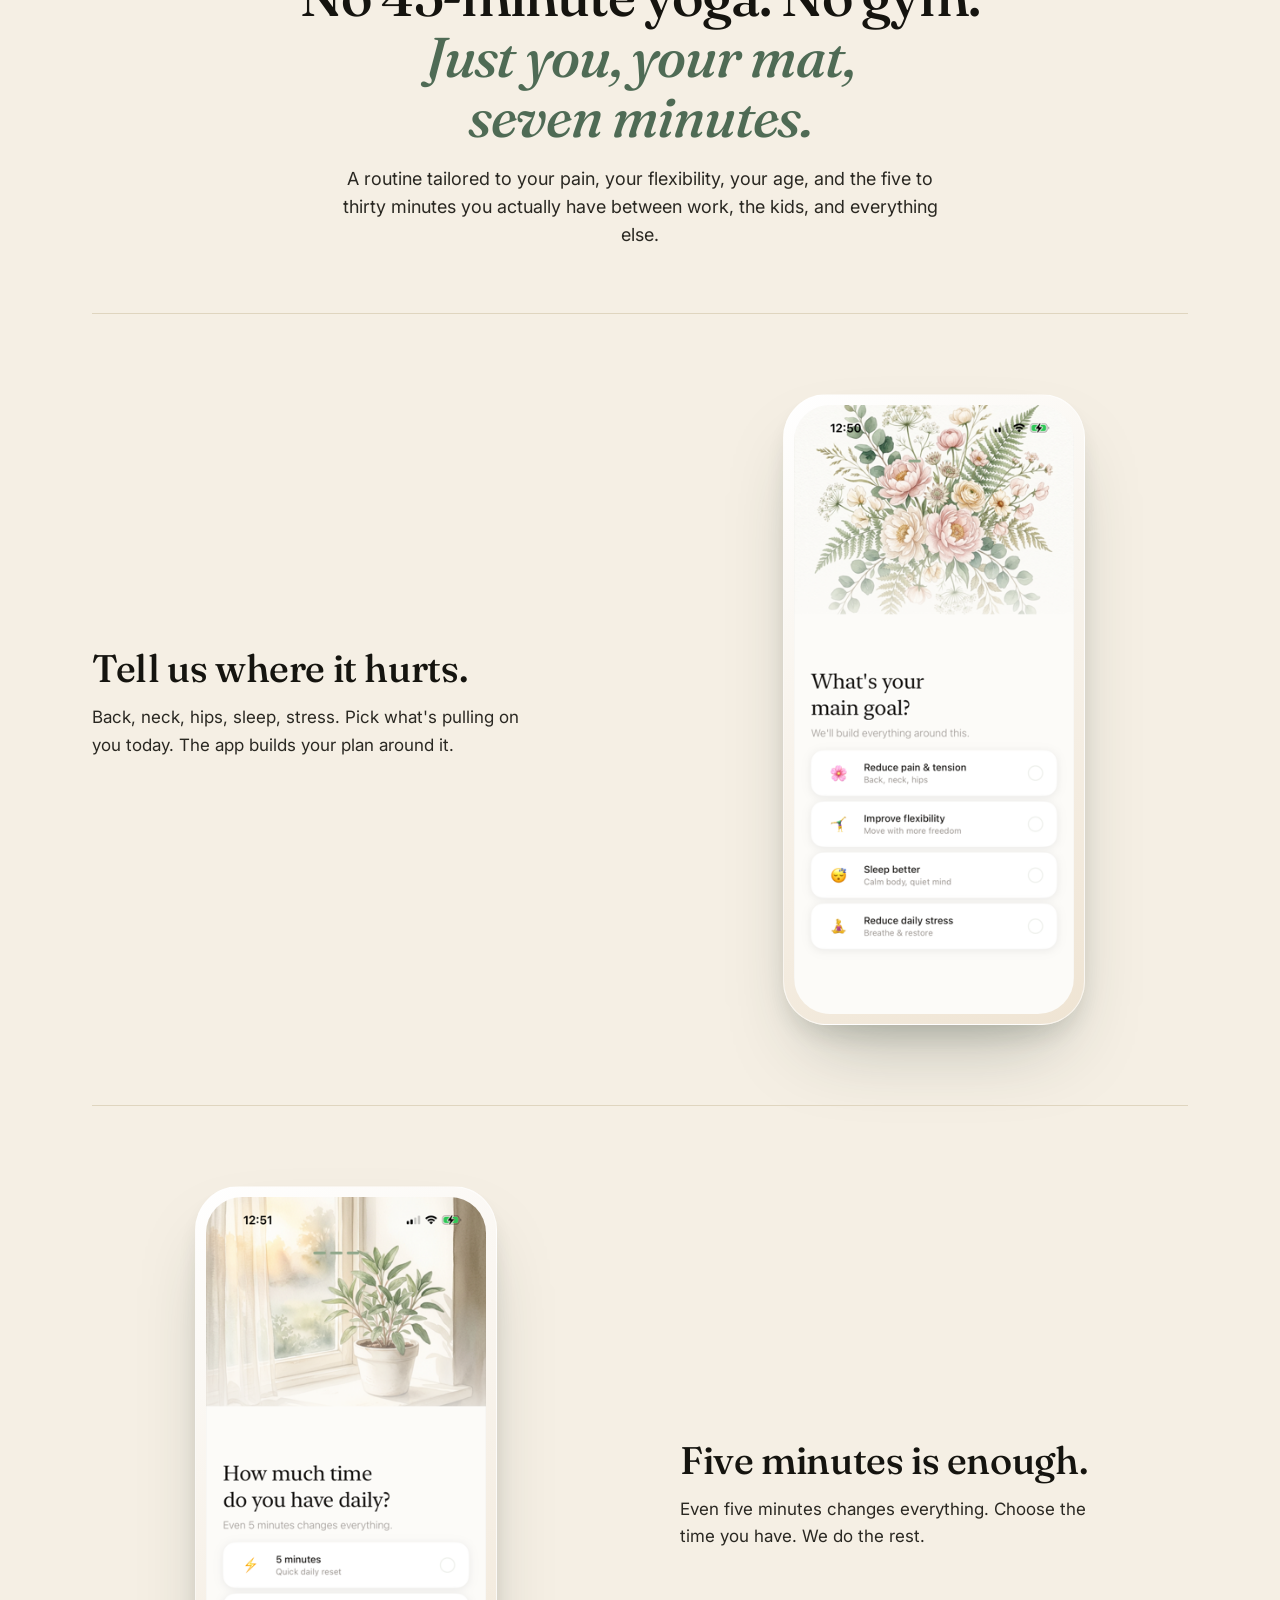
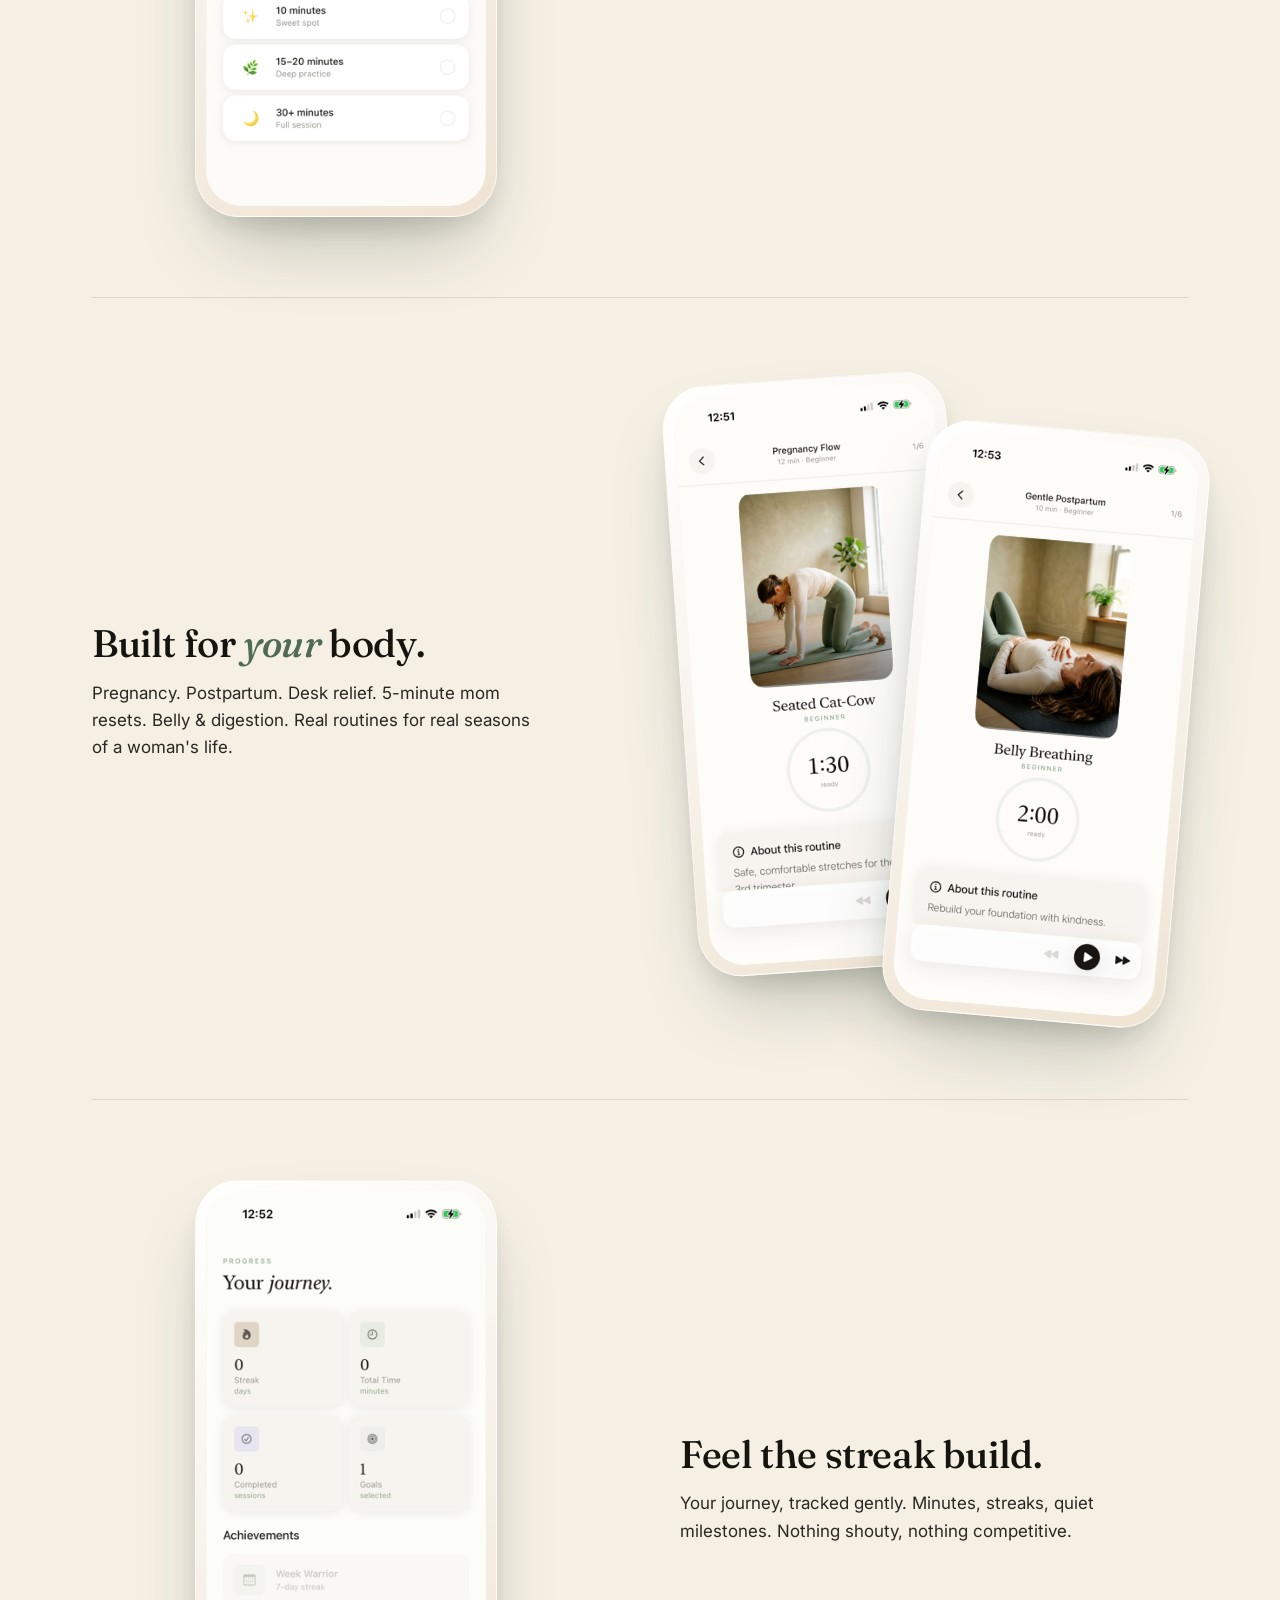
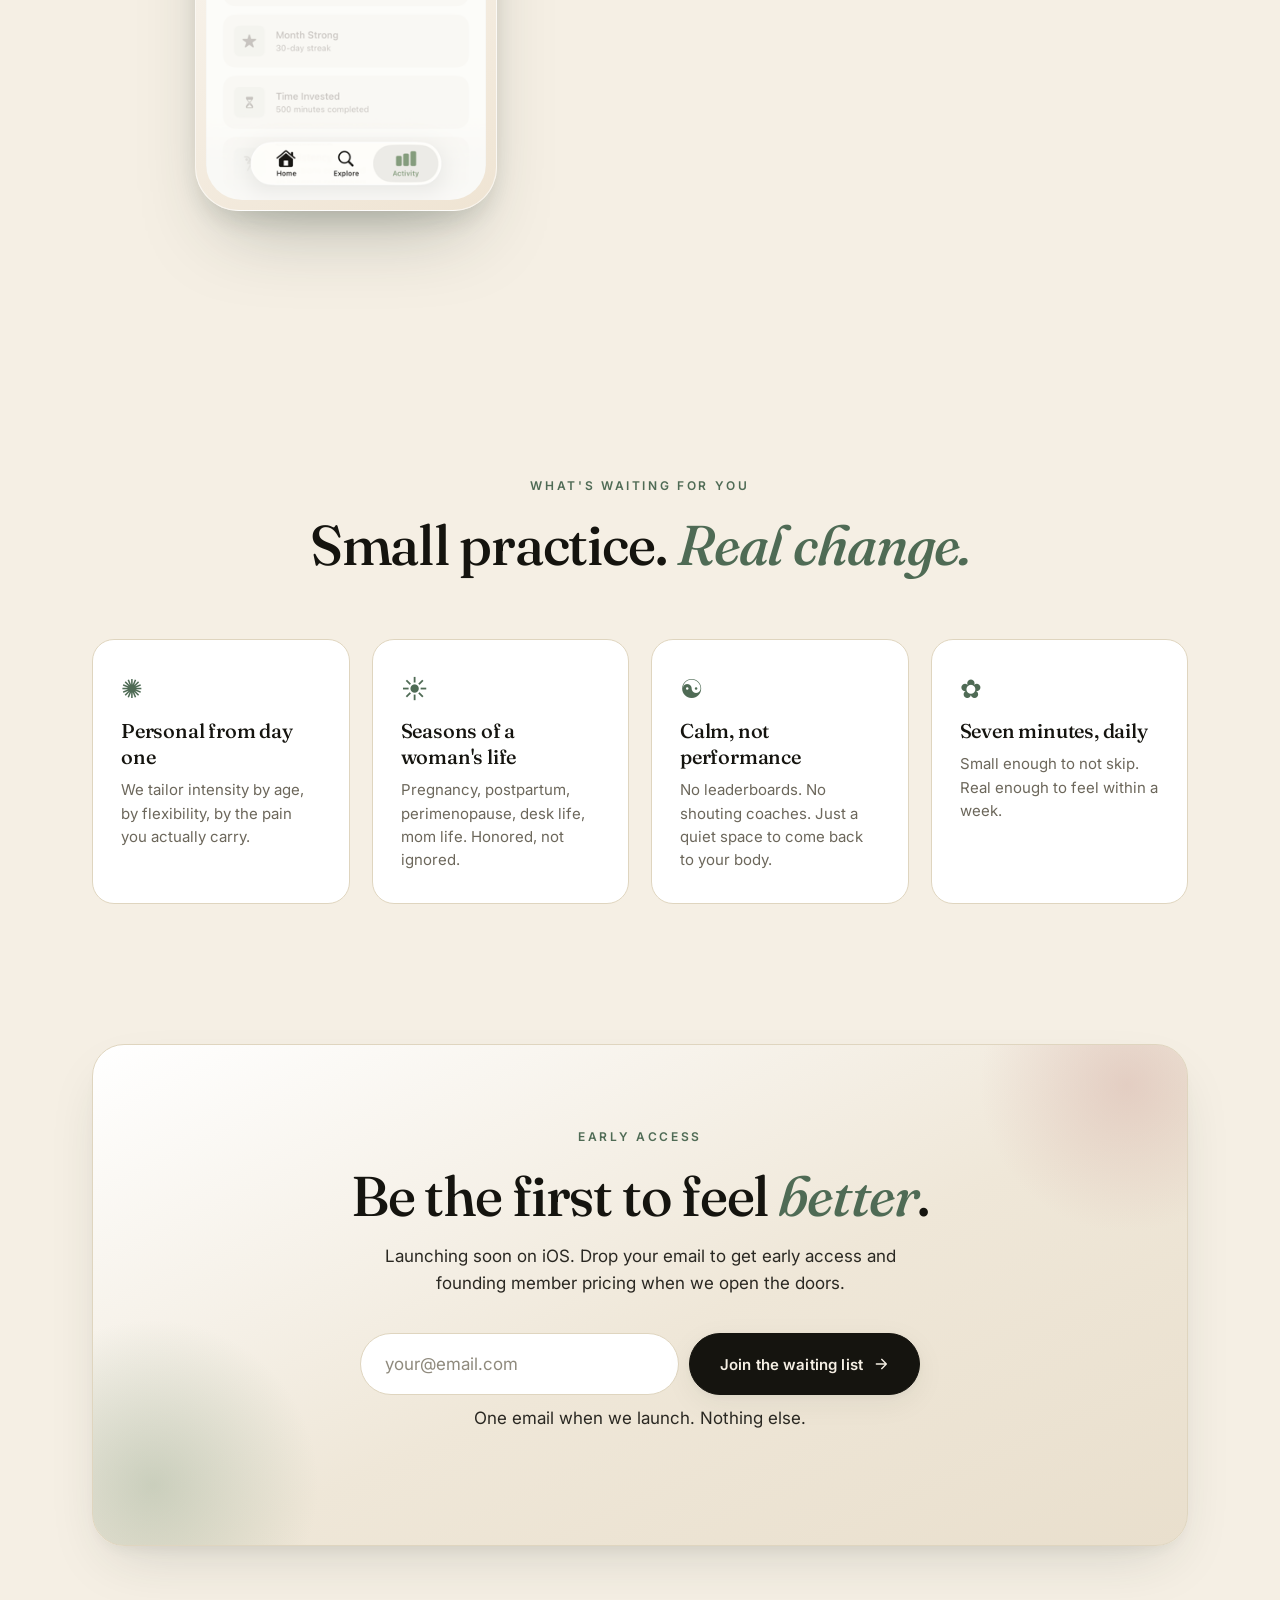
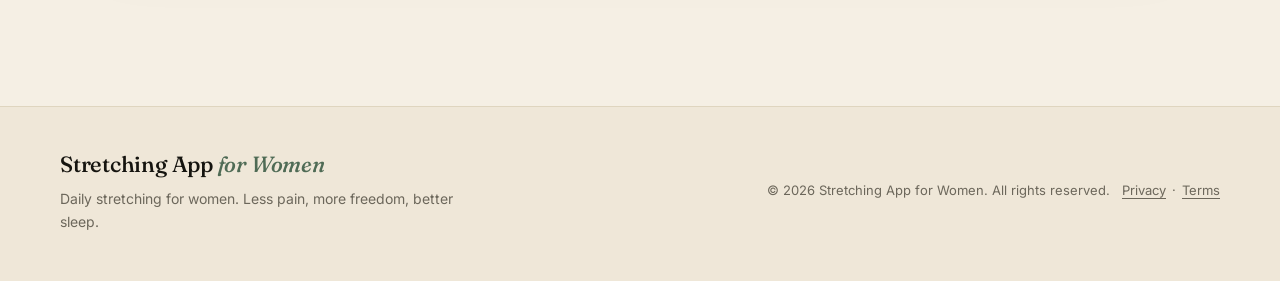
==== commit cd3be24a: "added: Terms" ====
--- a/index.html
+++ b/index.html
@@ -45,6 +45,7 @@
     <link rel="preload" as="image" href="img/screen-splash.png" fetchpriority="high">
 
     <link rel="stylesheet" href="css/style.css?v=3">
+    <link rel="stylesheet" href="css/legal.css?v=1">
 
     <!-- =========================================================
          ANALYTICS &amp; ADS SCAFFOLDING
@@ -289,6 +290,7 @@
             </div>
             <div class="footer-meta">
                 <span>&copy; <span id="year">2026</span> Stretching App for Women. All rights reserved.</span>
+                <span class="footer-links"><a href="/privacy/">Privacy</a> &middot; <a href="/terms/">Terms</a></span>
             </div>
         </div>
     </footer>
--- a/css/legal.css
+++ b/css/legal.css
@@ -0,0 +1,175 @@
+/* =========================================================
+   Shared styles for legal pages (privacy, terms)
+   Extends style.css
+   ========================================================= */
+
+.legal {
+    position: relative;
+    z-index: 1;
+    max-width: 780px;
+    margin: 0 auto;
+    padding: 56px 32px 96px;
+}
+
+.legal .eyebrow {
+    margin-bottom: 18px;
+}
+
+.legal h1 {
+    font-size: clamp(40px, 6vw, 64px);
+    line-height: 1.04;
+    margin-bottom: 10px;
+}
+
+.legal .legal-updated {
+    font-size: 14px;
+    color: var(--mute);
+    margin-bottom: 40px;
+}
+
+.legal h2 {
+    font-size: clamp(24px, 3vw, 30px);
+    line-height: 1.2;
+    margin-top: 44px;
+    margin-bottom: 12px;
+    color: var(--sage-deep);
+}
+
+.legal h3 {
+    font-family: var(--font-sans);
+    font-size: 16px;
+    font-weight: 600;
+    color: var(--ink);
+    margin-top: 24px;
+    margin-bottom: 10px;
+    letter-spacing: 0.01em;
+}
+
+.legal p,
+.legal li {
+    font-size: 16px;
+    line-height: 1.7;
+    color: var(--ink-2);
+}
+
+.legal p {
+    margin: 0 0 14px;
+}
+
+.legal ul {
+    list-style: none;
+    padding: 0;
+    margin: 0 0 14px;
+}
+
+.legal ul li {
+    position: relative;
+    padding-left: 22px;
+    margin-bottom: 6px;
+}
+
+.legal ul li::before {
+    content: "";
+    position: absolute;
+    left: 6px;
+    top: 12px;
+    width: 6px;
+    height: 6px;
+    border-radius: 50%;
+    background: var(--sage);
+}
+
+.legal a {
+    color: var(--sage-deep);
+    text-decoration: underline;
+    text-underline-offset: 3px;
+    text-decoration-thickness: 1px;
+    transition: color 0.2s ease;
+}
+
+.legal a:hover {
+    color: var(--sage-dark);
+}
+
+/* Back-to-home link */
+.legal-back {
+    display: inline-flex;
+    align-items: center;
+    gap: 8px;
+    font-family: var(--font-sans);
+    font-size: 14px;
+    font-weight: 500;
+    color: var(--mute);
+    margin-bottom: 24px;
+    transition: color 0.2s ease, transform 0.15s ease;
+}
+
+.legal-back:hover {
+    color: var(--ink);
+    transform: translateX(-2px);
+}
+
+.legal-back svg {
+    transition: transform 0.2s ease;
+}
+
+.legal-back:hover svg {
+    transform: translateX(-3px);
+}
+
+/* Footer links cluster */
+.footer-meta .footer-links {
+    display: inline-flex;
+    gap: 6px;
+    margin-left: 8px;
+}
+
+.footer-meta .footer-links a {
+    text-decoration: underline;
+    text-underline-offset: 3px;
+}
+
+.footer-meta .footer-links a:hover {
+    color: var(--sage-deep);
+}
+
+/* Mobile */
+@media (max-width: 640px) {
+    .legal {
+        padding: 40px 20px 72px;
+    }
+    .legal h1 {
+        font-size: clamp(32px, 9vw, 44px);
+    }
+    .legal h2 {
+        font-size: clamp(22px, 5.5vw, 26px);
+        margin-top: 36px;
+    }
+    .legal h3 {
+        font-size: 15.5px;
+    }
+    .legal p,
+    .legal li {
+        font-size: 15.5px;
+        line-height: 1.65;
+    }
+    .legal-back {
+        margin-bottom: 20px;
+        font-size: 13.5px;
+    }
+    .footer-meta {
+        display: flex;
+        flex-direction: column;
+        gap: 6px;
+        align-items: center;
+    }
+    .footer-meta .footer-links {
+        margin-left: 0;
+    }
+}
+
+@media (max-width: 380px) {
+    .legal {
+        padding: 32px 16px 60px;
+    }
+}
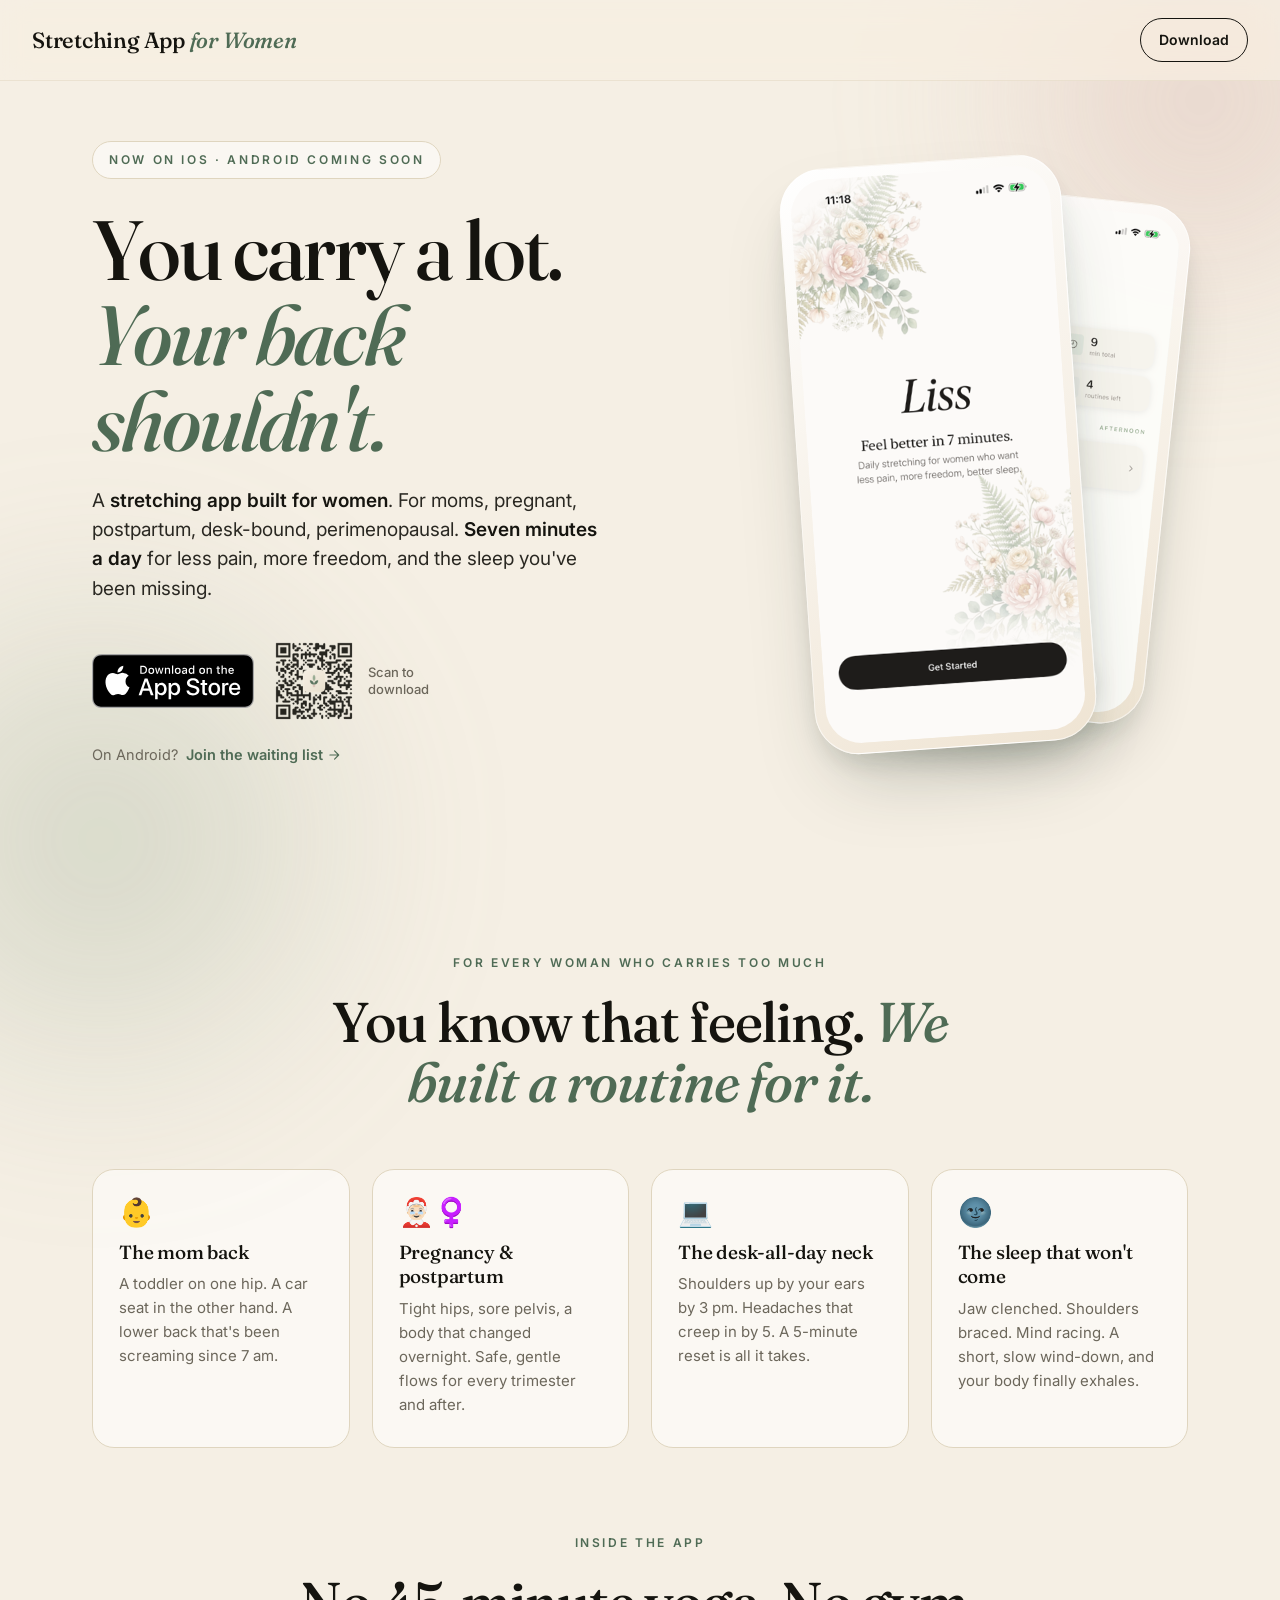
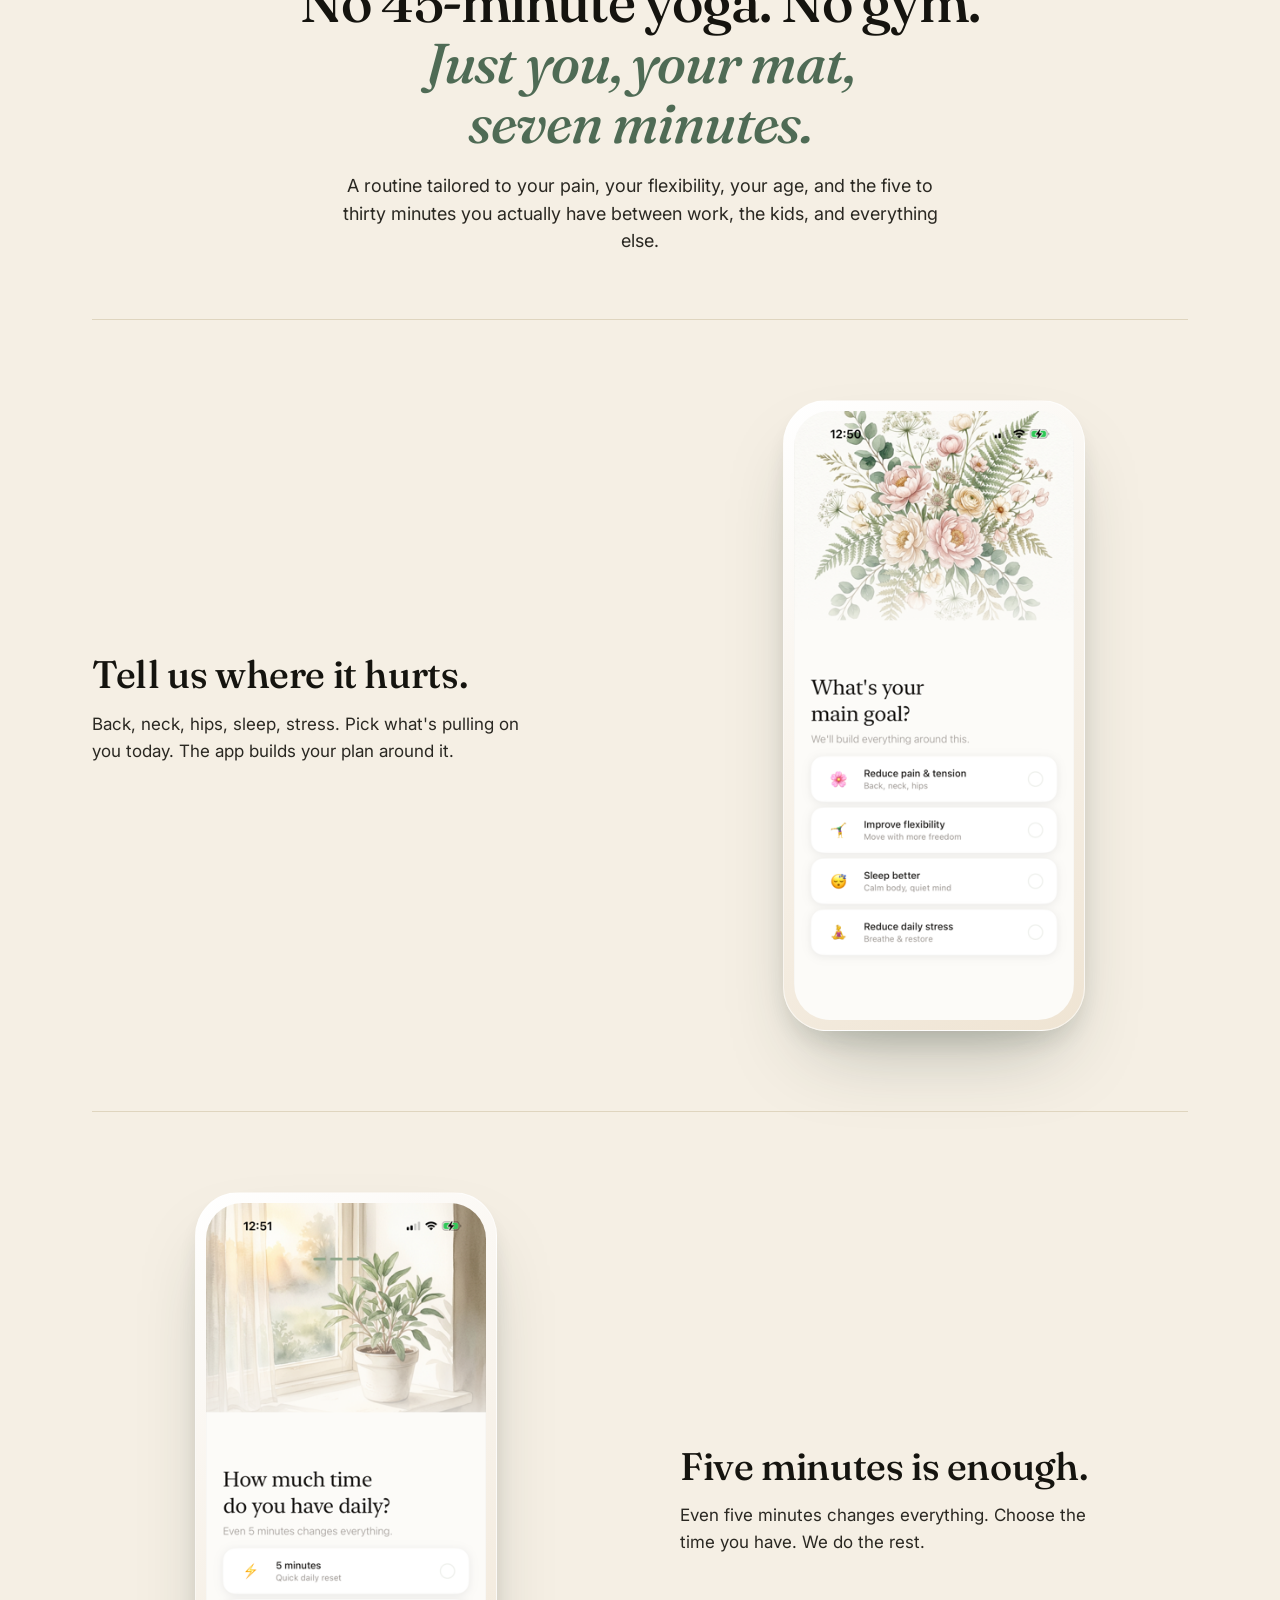
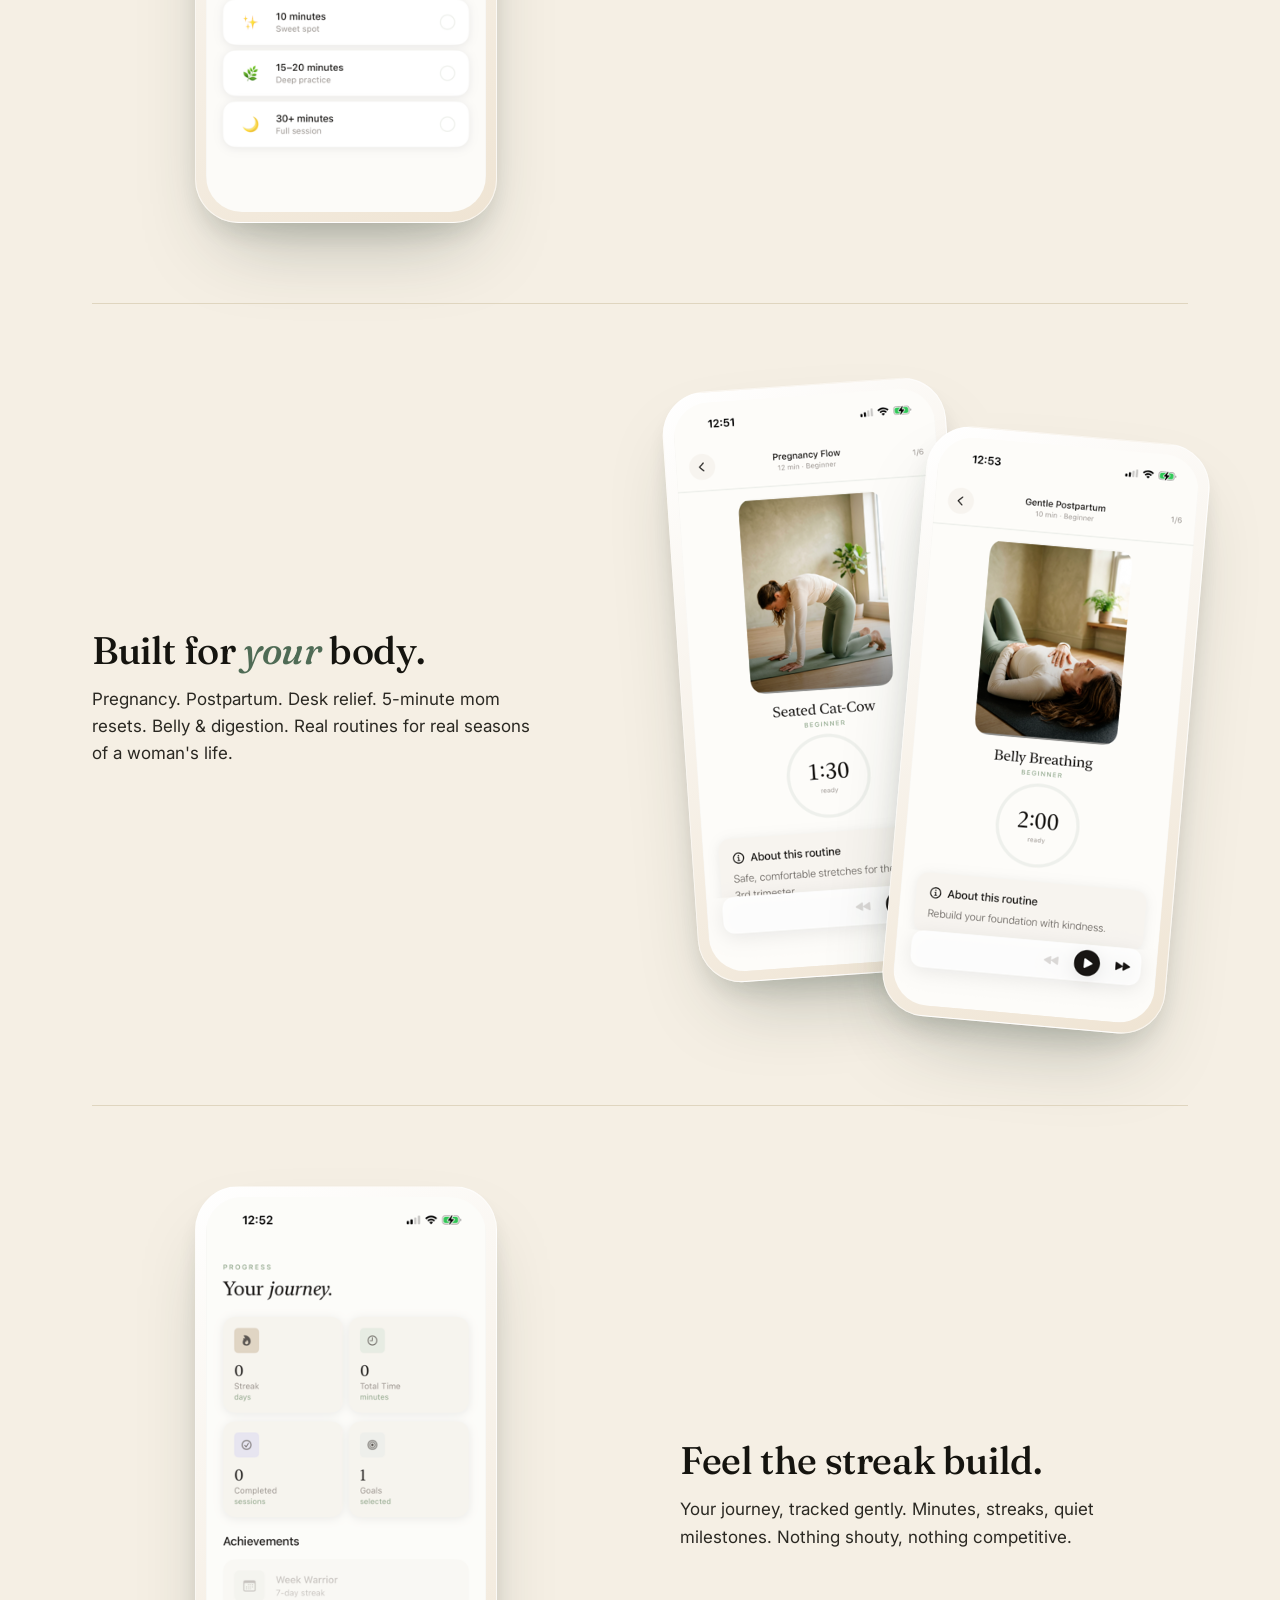
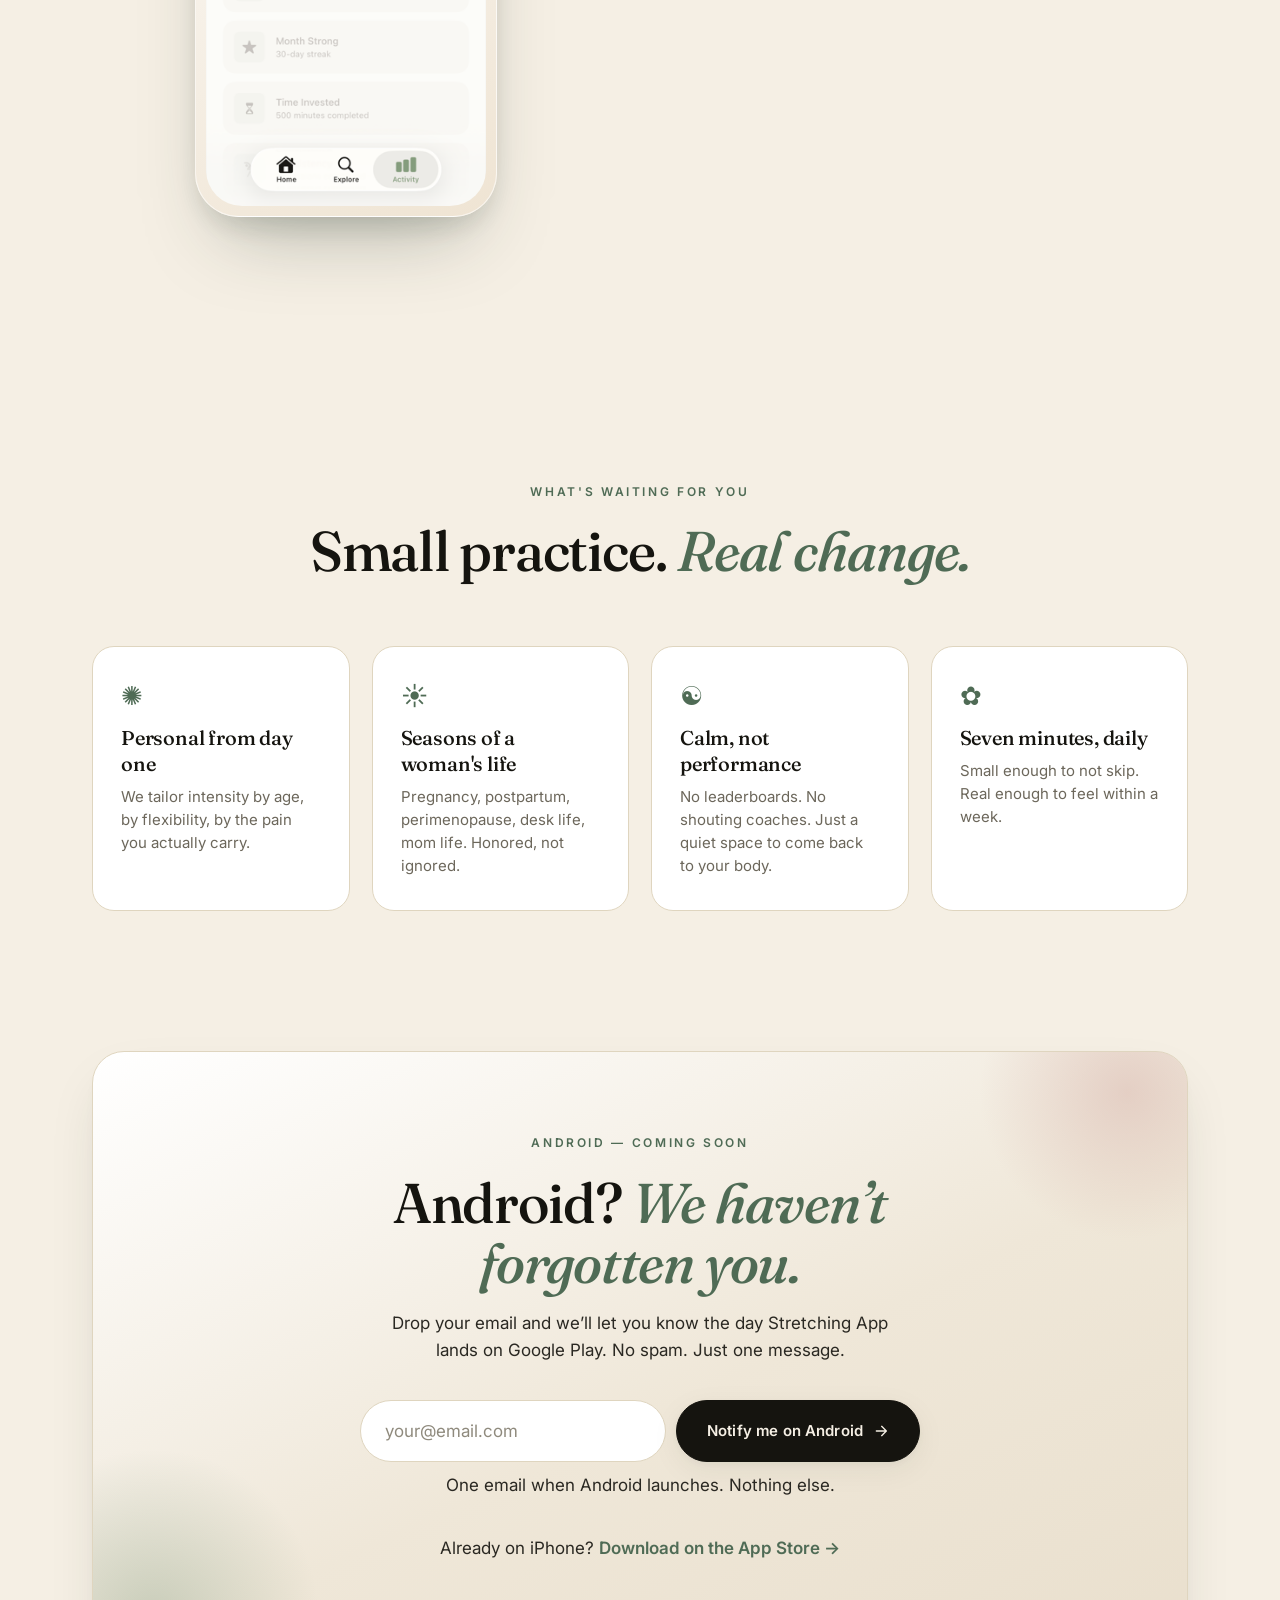
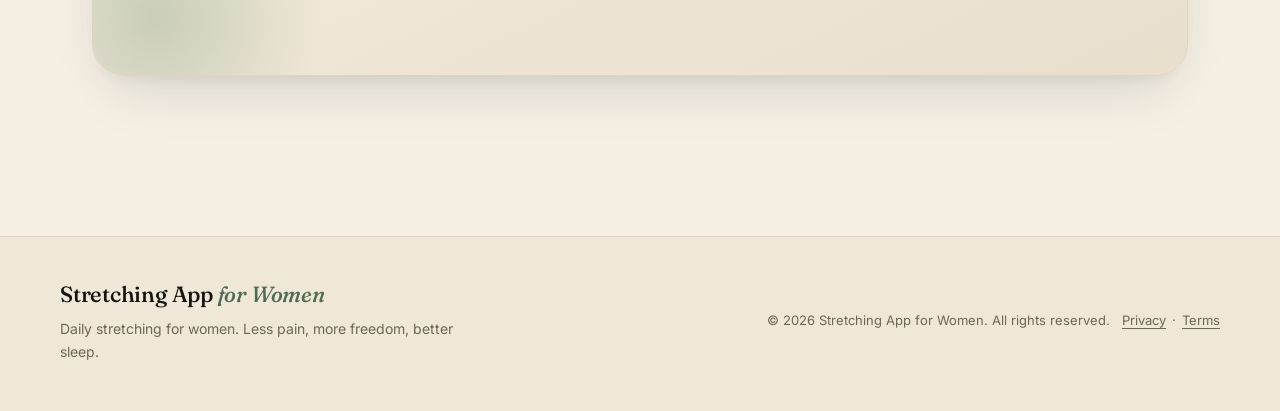
==== commit 4156db43: "updated the page" ====
--- a/index.html
+++ b/index.html
@@ -5,13 +5,16 @@
     <meta name="viewport" content="width=device-width, initial-scale=1.0, viewport-fit=cover">
 
     <title>Stretching App for Women. Feel better in 7 minutes.</title>
-    <meta name="description" content="Daily stretching for women who want less pain, more freedom, better sleep. Join the waiting list for early access.">
+    <meta name="description" content="Daily stretching for women. Less pain, more freedom, better sleep. Download on iOS — Android coming soon.">
     <meta name="keywords" content="stretching app for women, women stretching, pregnancy stretching, postpartum recovery, flexibility, back pain relief, sleep better, mom stretching, 7 minute stretching">
     <meta name="author" content="Stretching App for Women">
     <meta name="theme-color" content="#F5EFE4">
     <meta name="apple-mobile-web-app-capable" content="yes">
     <meta name="apple-mobile-web-app-status-bar-style" content="default">
     <meta name="format-detection" content="telephone=no">
+
+    <!-- Apple Smart App Banner (auto-shown by Safari on iOS) -->
+    <meta name="apple-itunes-app" content="app-id=6762275293">
 
     <link rel="canonical" href="https://stretchingapp.net/">
 
@@ -44,7 +47,7 @@
     <!-- Preload LCP hero image -->
     <link rel="preload" as="image" href="img/screen-splash.png" fetchpriority="high">
 
-    <link rel="stylesheet" href="css/style.css?v=3">
+    <link rel="stylesheet" href="css/style.css?v=7">
     <link rel="stylesheet" href="css/legal.css?v=1">
 
     <!-- =========================================================
@@ -107,29 +110,34 @@
     <!-- Minimal navigation: logo only -->
     <nav id="navbar">
         <a href="./" class="nav-logo" aria-label="Stretching App for Women. Home">Stretching App <em>for&nbsp;Women</em></a>
-        <a href="#waitlist" class="nav-cta">Join waitlist</a>
+        <a href="https://apps.apple.com/app/id6762275293" class="nav-cta" target="_blank" rel="noopener">Download</a>
     </nav>
 
     <!-- Hero -->
     <section class="hero">
         <div class="hero-inner">
             <div class="hero-copy">
-                <span class="eyebrow">Stretching App for Women</span>
+                <span class="eyebrow">Now on iOS &middot; Android coming soon</span>
                 <h1>You carry a lot. <em>Your back shouldn't.</em></h1>
                 <p class="hero-sub">A <strong>stretching app built for women</strong>. For moms, pregnant, postpartum, desk-bound, perimenopausal. <strong>Seven minutes a day</strong> for less pain, more freedom, and the sleep you've been missing.</p>
 
-                <!-- Primary CTA: Waitlist form -->
-                <form id="waitlist-form" class="waitlist" novalidate>
-                    <label for="email-hero" class="sr-only">Your email</label>
-                    <input type="email" id="email-hero" name="email" placeholder="your@email.com" required autocomplete="email">
-                    <input type="text" name="_gotcha" tabindex="-1" autocomplete="off" aria-hidden="true" style="position:absolute;left:-9999px;width:1px;height:1px;opacity:0;pointer-events:none;">
-                    <button type="submit" class="btn-primary">
-                        Join the waiting list
-                        <svg width="16" height="16" viewBox="0 0 24 24" fill="none" stroke="currentColor" stroke-width="2" stroke-linecap="round" stroke-linejoin="round" aria-hidden="true"><path d="M5 12h14M13 5l7 7-7 7"/></svg>
-                    </button>
-                    <p class="waitlist-note">Be first on the list. No spam. Ever.</p>
-                    <p class="waitlist-success" hidden>You're in. We'll reach out when the app is ready for you. &#128144;</p>
-                </form>
+                <!-- Primary CTA: App Store badge + QR code -->
+                <div class="download-cta">
+                    <a href="https://apps.apple.com/app/id6762275293" class="appstore-link" target="_blank" rel="noopener" aria-label="Download on the App Store" data-track="appstore_click_hero">
+                        <img src="img/appstore-badge.svg" alt="Download on the App Store" width="160" height="54" loading="eager">
+                    </a>
+                    <div class="qr-wrap" aria-hidden="false">
+                        <img src="img/appstore-qr.png" alt="Scan to download on the App Store" width="84" height="84" loading="eager">
+                        <span class="qr-label">Scan to download</span>
+                    </div>
+                </div>
+
+                <p class="android-link-wrap">
+                    On Android?
+                    <a href="#waitlist" class="android-link">Join the waiting list
+                        <svg width="14" height="14" viewBox="0 0 24 24" fill="none" stroke="currentColor" stroke-width="2" stroke-linecap="round" stroke-linejoin="round" aria-hidden="true"><path d="M5 12h14M13 5l7 7-7 7"/></svg>
+                    </a>
+                </p>
             </div>
 
             <div class="hero-visual" aria-hidden="true">
@@ -261,24 +269,27 @@
         </div>
     </section>
 
-    <!-- Final waitlist CTA -->
-    <section class="final-cta" id="waitlist" aria-label="Join the waiting list">
+    <!-- Android waitlist CTA -->
+    <section class="final-cta" id="waitlist" aria-label="Android waiting list">
         <div class="cta-box reveal">
-            <span class="section-label">Early access</span>
-            <h2>Be the first to feel <em>better</em>.</h2>
-            <p>Launching soon on iOS. Drop your email to get early access and founding member pricing when we open the doors.</p>
-
-            <form id="waitlist-form-2" class="waitlist waitlist-large" novalidate>
+            <span class="section-label">Android &mdash; Coming soon</span>
+            <h2>Android? <em>We haven&rsquo;t forgotten you.</em></h2>
+            <p>Drop your email and we&rsquo;ll let you know the day Stretching App lands on Google Play. No spam. Just one message.</p>
+
+            <form id="waitlist-form-2" class="waitlist waitlist-large" data-platform="android" novalidate>
                 <label for="email-final" class="sr-only">Your email</label>
                 <input type="email" id="email-final" name="email" placeholder="your@email.com" required autocomplete="email">
+                <input type="hidden" name="platform" value="android">
                 <input type="text" name="_gotcha" tabindex="-1" autocomplete="off" aria-hidden="true" style="position:absolute;left:-9999px;width:1px;height:1px;opacity:0;pointer-events:none;">
                 <button type="submit" class="btn-primary">
-                    Join the waiting list
+                    Notify me on Android
                     <svg width="16" height="16" viewBox="0 0 24 24" fill="none" stroke="currentColor" stroke-width="2" stroke-linecap="round" stroke-linejoin="round" aria-hidden="true"><path d="M5 12h14M13 5l7 7-7 7"/></svg>
                 </button>
-                <p class="waitlist-note">One email when we launch. Nothing else.</p>
-                <p class="waitlist-success" hidden>You're in. We'll reach out when the app is ready for you. &#128144;</p>
+                <p class="waitlist-note">One email when Android launches. Nothing else.</p>
+                <p class="waitlist-success" hidden>You're on the list. We'll tell you the moment Android is live. &#128144;</p>
             </form>
+
+            <p class="cta-aside">Already on iPhone? <a href="https://apps.apple.com/app/id6762275293" target="_blank" rel="noopener">Download on the App Store &rarr;</a></p>
         </div>
     </section>
 
--- a/css/style.css
+++ b/css/style.css
@@ -242,6 +242,104 @@
 .hero-sub strong {
     font-weight: 600;
     color: var(--ink);
+}
+
+/* ---------- Download CTA (App Store + QR) ---------- */
+.download-cta {
+    display: flex;
+    align-items: center;
+    gap: 18px;
+    flex-wrap: wrap;
+    margin: 0 0 20px;
+}
+.appstore-link {
+    display: inline-flex;
+    line-height: 0;
+    transition: opacity 0.2s ease, transform 0.15s ease;
+}
+.appstore-link:hover {
+    opacity: 0.85;
+    transform: translateY(-1px);
+}
+.appstore-link img {
+    display: block;
+    height: 54px;
+    width: auto;
+}
+
+.qr-wrap {
+    display: inline-flex;
+    align-items: center;
+    gap: 12px;
+}
+.qr-wrap img {
+    width: 84px;
+    height: 84px;
+    display: block;
+    opacity: 0.92;
+    transition: opacity 0.2s ease;
+}
+.qr-wrap:hover img {
+    opacity: 1;
+}
+.qr-label {
+    font-family: var(--font-sans);
+    font-size: 13px;
+    font-weight: 500;
+    color: var(--mute);
+    line-height: 1.3;
+    max-width: 80px;
+}
+
+/* Android link under hero CTA */
+.android-link-wrap {
+    font-size: 14.5px;
+    color: var(--mute);
+    margin: 0;
+}
+.android-link {
+    display: inline-flex;
+    align-items: center;
+    gap: 4px;
+    font-weight: 600;
+    color: var(--sage-deep);
+    border-bottom: 1px solid transparent;
+    transition: color 0.2s ease, border-color 0.2s ease;
+    margin-left: 4px;
+}
+.android-link:hover {
+    color: var(--sage-dark);
+    border-bottom-color: var(--sage-deep);
+}
+.android-link svg {
+    transition: transform 0.2s ease;
+}
+.android-link:hover svg {
+    transform: translateX(2px);
+}
+
+/* iOS-only: hide QR code (already have native access + Smart Banner) */
+@supports (-webkit-touch-callout: none) {
+    .qr-wrap {
+        display: none;
+    }
+}
+
+/* Android waitlist aside link */
+.cta-aside {
+    margin: 24px 0 0;
+    font-size: 14px;
+    color: var(--mute);
+}
+.cta-aside a {
+    font-weight: 600;
+    color: var(--sage-deep);
+    border-bottom: 1px solid transparent;
+    transition: color 0.2s ease, border-color 0.2s ease;
+}
+.cta-aside a:hover {
+    color: var(--sage-dark);
+    border-bottom-color: var(--sage-deep);
 }
 
 /* ---------- Waitlist form ---------- */
@@ -767,6 +865,25 @@
         min-height: 380px;
     }
 
+    /* Download CTA on mobile — badge centered, QR hidden on iOS */
+    .download-cta {
+        gap: 14px;
+        justify-content: center;
+    }
+    .appstore-link img {
+        height: 52px;
+    }
+    .qr-wrap img {
+        width: 76px;
+        height: 76px;
+    }
+    .qr-label {
+        font-size: 12.5px;
+    }
+    .android-link-wrap {
+        font-size: 14px;
+    }
+
     /* Form — keep desktop-style inline layout on mobile */
     .waitlist {
         gap: 8px;
